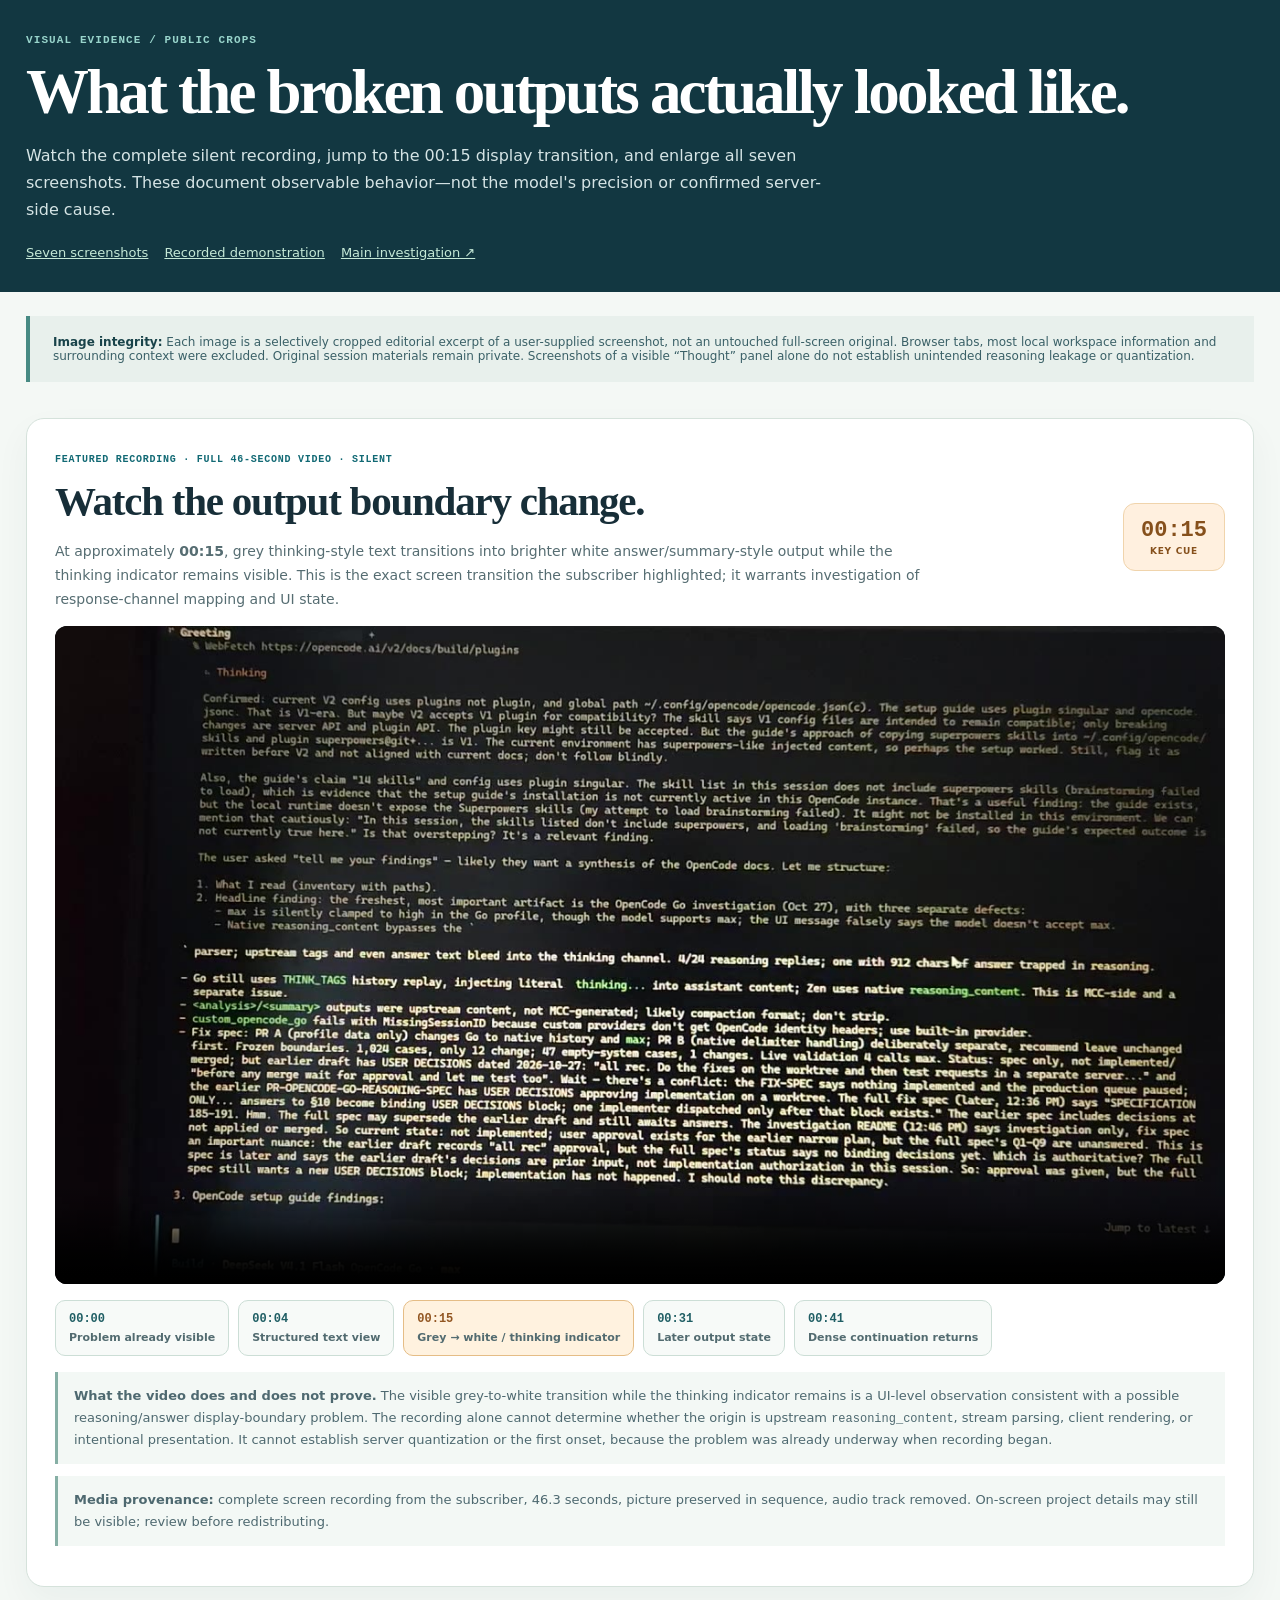
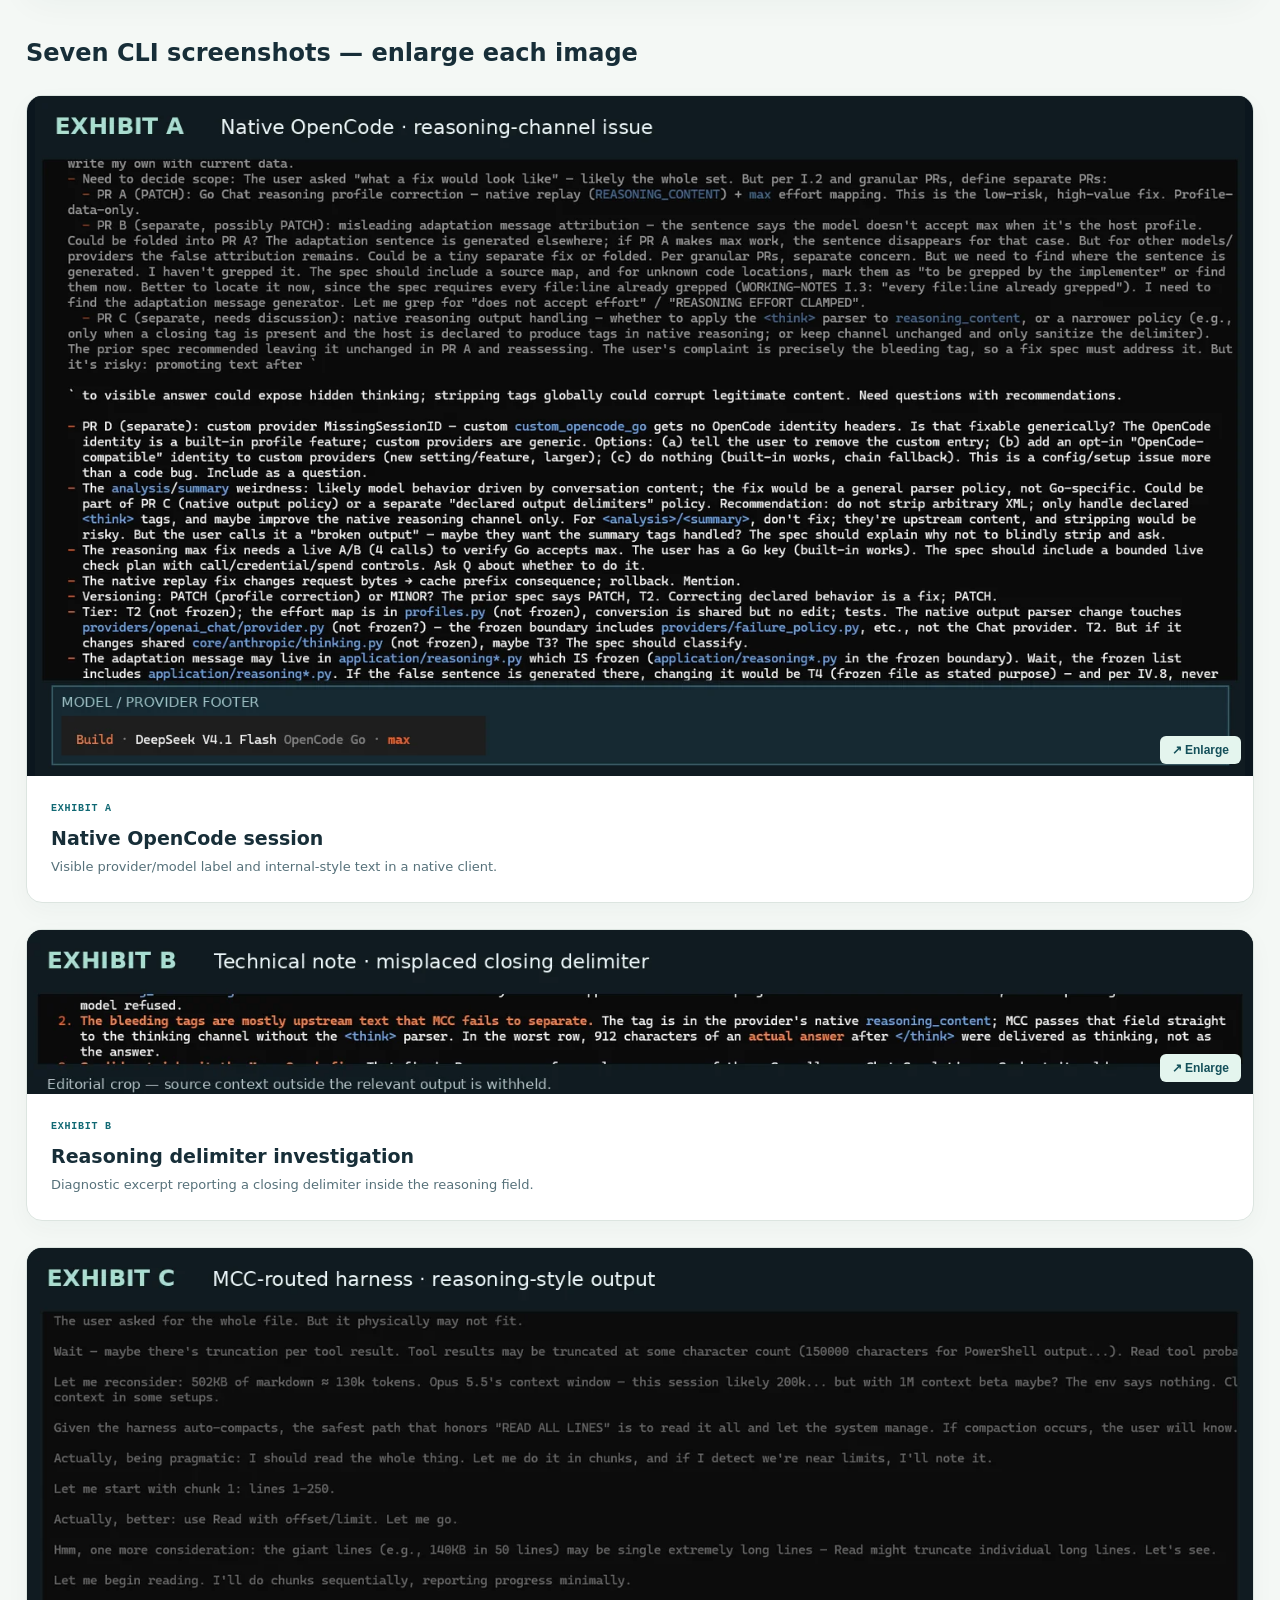
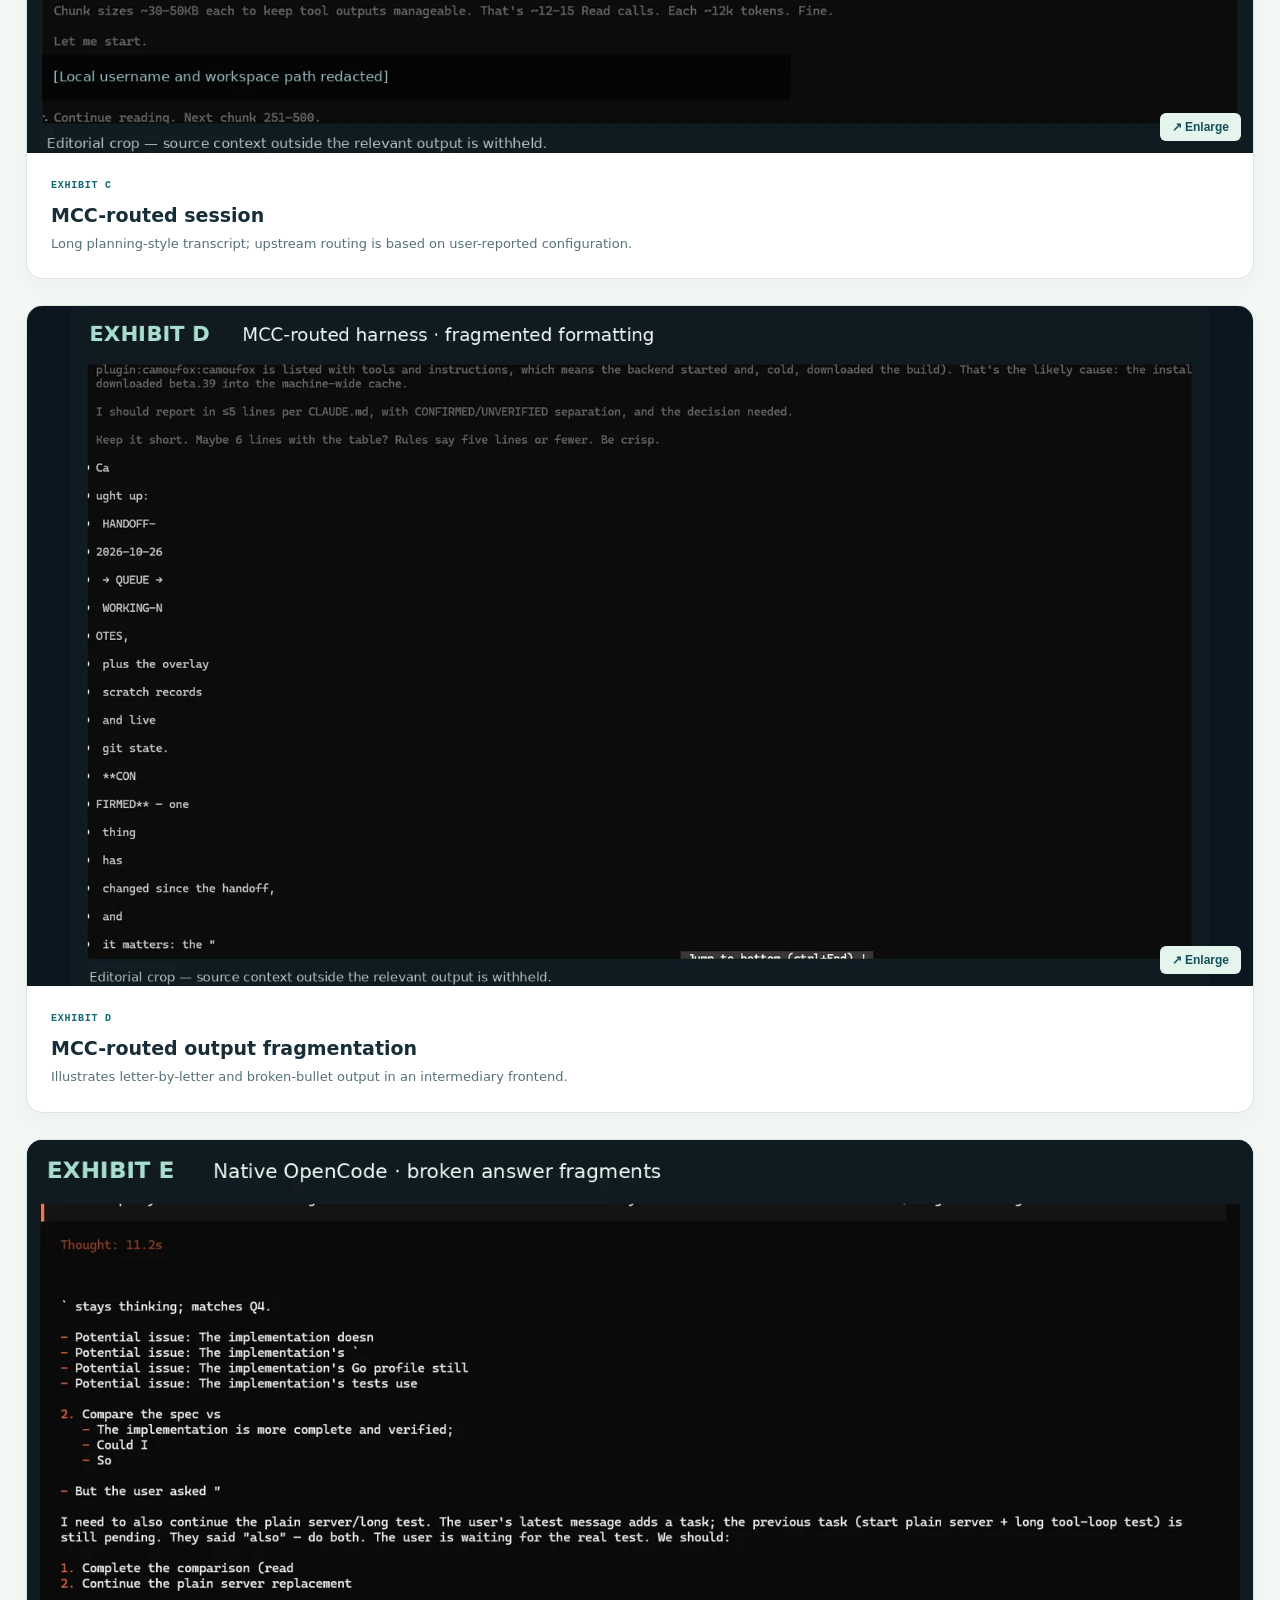
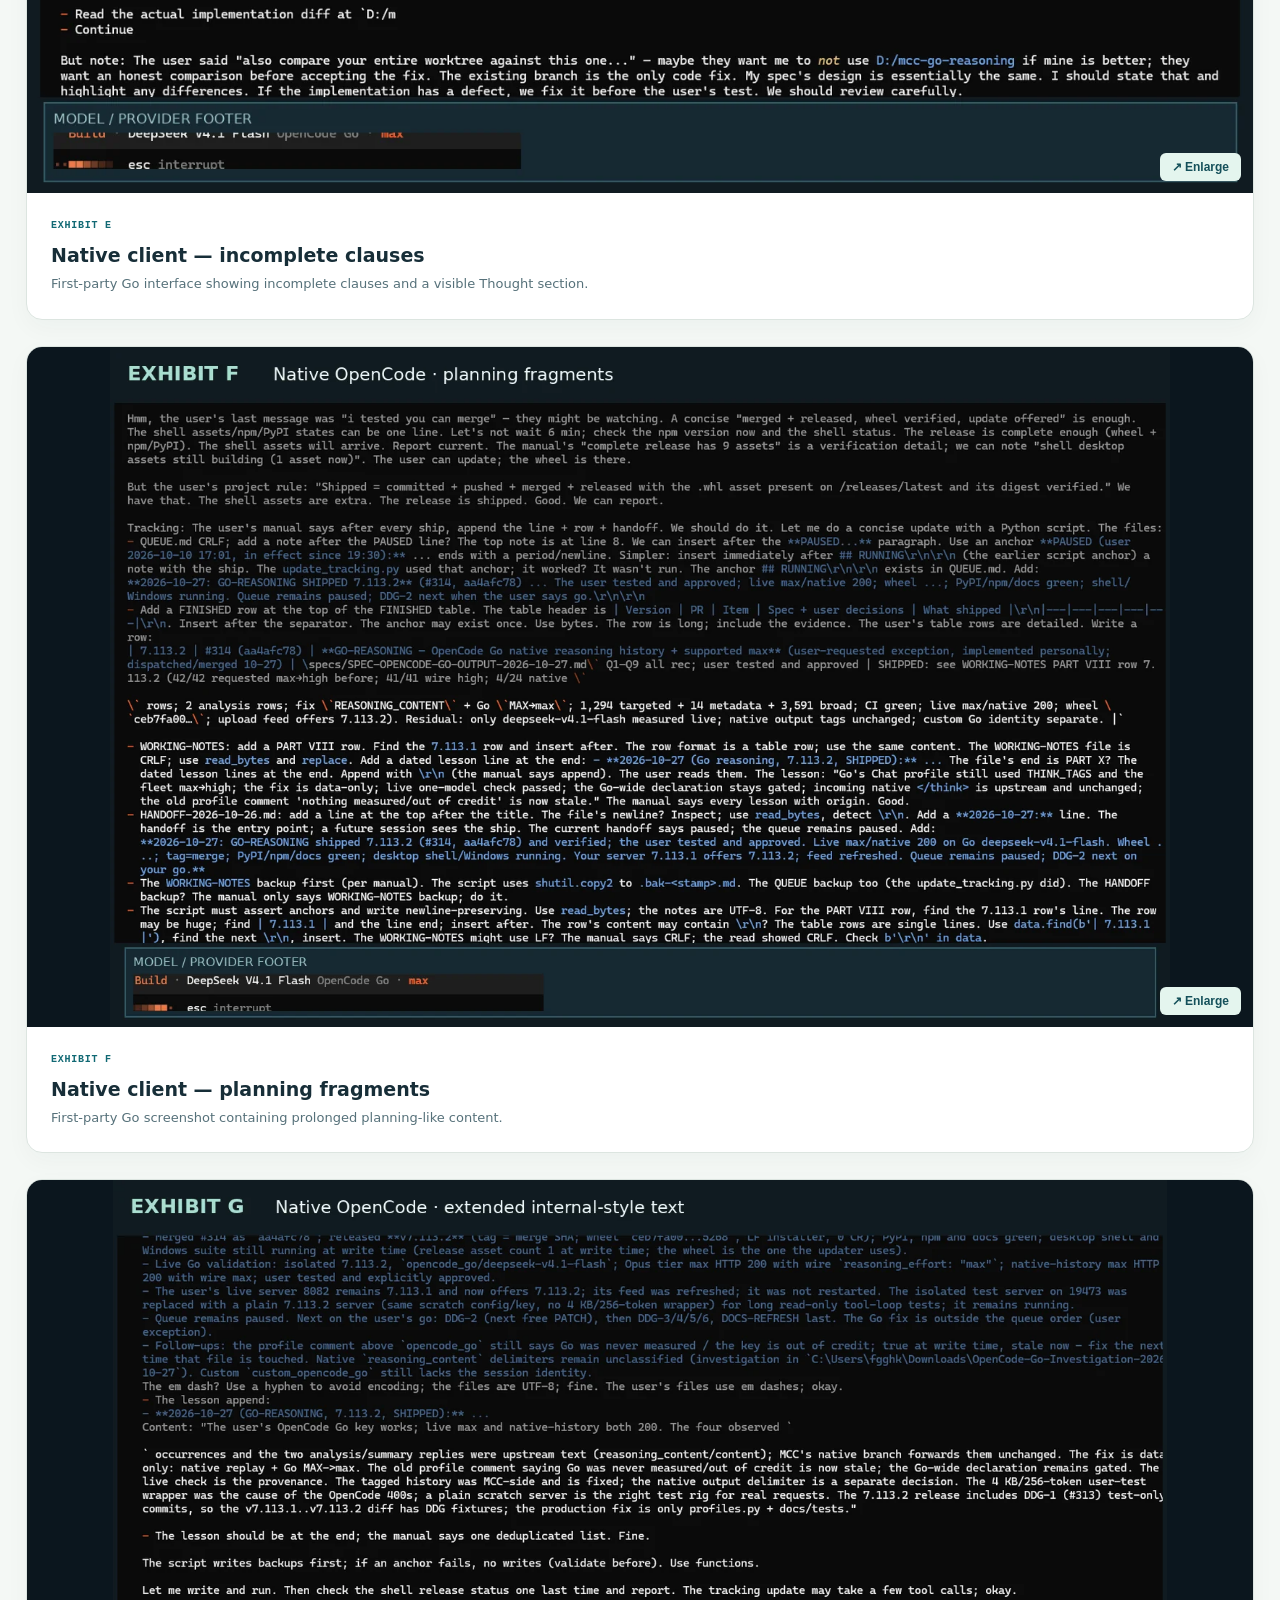
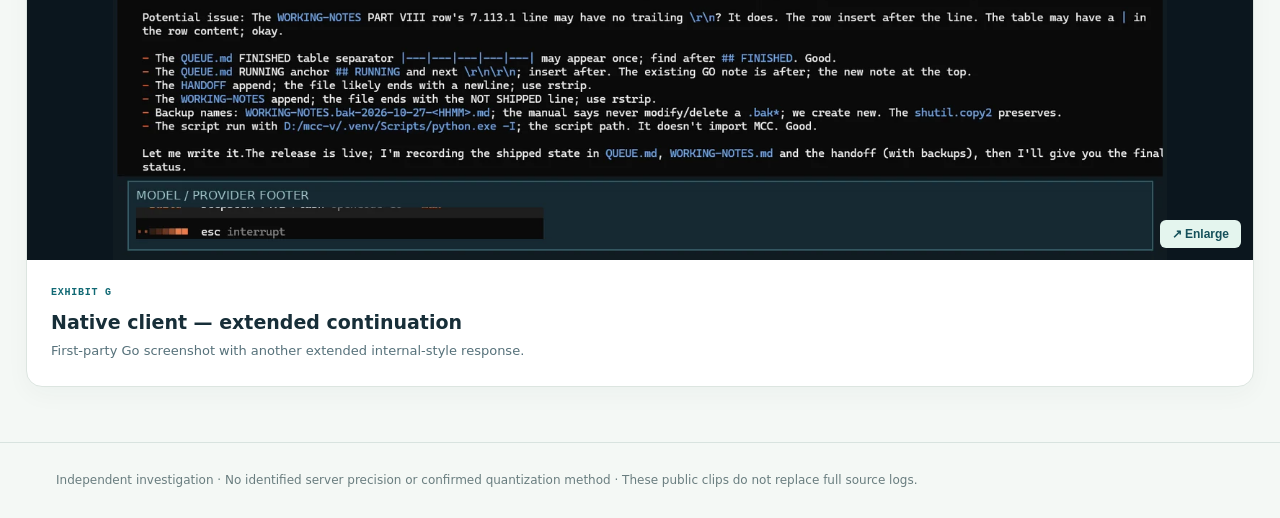
==== site/evidence/index.html @ d2cd7089 "Publish seven redacted CLI captures and full silent 46s video with timestamped evidence gallery" ====
<!doctype html><html lang="en"><head><meta charset="utf-8"><meta name="viewport" content="width=device-width,initial-scale=1"><title>CLI evidence gallery | OpenCode Go & quantized models</title><meta name="description" content="Visible annotated captures from the OpenCode Go paid subscriber case study. Cropped exhibits, scientific caveats and video evidence section."><style>
:root{color-scheme:light;font-family:Inter,system-ui,-apple-system,Segoe UI,sans-serif;color:#172e38;background:#f4f8f5}*{box-sizing:border-box}html{scroll-behavior:smooth}body{margin:0}.container{max-width:1320px;margin:auto;padding:0 26px}header{background:#123741;color:#fff;padding:34px 0 32px}header a{color:#c5e9d7}.eyebrow{font:700 11px ui-monospace,monospace;letter-spacing:.1em;color:#98d4cb}h1{font:700 clamp(35px,5vw,63px)/1.06 Georgia,serif;letter-spacing:-.045em;margin:13px 0}header p{max-width:810px;line-height:1.7;color:#d5e4e5;font-size:16px}.scope{font-size:12px;background:#e8f0ec;border-left:4px solid #478a83;padding:19px 23px;color:#3a6067;margin:24px 0}.scope strong{color:#19434a}nav{display:flex;gap:16px;flex-wrap:wrap;margin-top:22px;font-size:13px}.gallery{display:grid;grid-template-columns:1fr;gap:26px;margin:28px auto 55px;max-width:1240px}.shot{margin:0;background:#fff;border:1px solid #dce5e0;border-radius:16px;overflow:hidden;box-shadow:0 8px 25px #11383c09}.open{display:block;position:relative;width:100%;background:#0b161e;border:0;padding:0;cursor:zoom-in}.open img{width:100%;height:auto;max-height:680px;object-fit:contain;display:block}.open:focus-visible{outline:4px solid #c9923a;outline-offset:-4px}.zoom{position:absolute;right:12px;bottom:12px;padding:7px 12px;background:#e4f5ee;color:#14505a;border-radius:6px;font-size:12px;font-weight:700}.shot figcaption{padding:20px 24px 24px}.shot h3{font-size:19px;margin:12px 0 8px}.shot p{margin:0;color:#56717a;line-height:1.6;font-size:13px}.tag{font:800 10px ui-monospace,monospace;color:#116974;letter-spacing:.075em}.feature{margin:36px 0;background:#fff;border-radius:17px;border:1px solid #d6e2db;padding:26px}.feature h2{font:700 30px Georgia,serif;margin:0 0 12px}.feature p{font-size:14px;color:#566d72;line-height:1.7}.video-pending{display:flex;min-height:220px;align-items:center;justify-content:center;text-align:center;background:linear-gradient(150deg,#102c38,#1e4d57);color:#e0f3ee;border-radius:13px;padding:22px;line-height:1.65}.feature video{width:100%;height:auto;background:#05090d;border-radius:12px;display:block}.video-pending[hidden]{display:none}.muted{color:#667f83;font-size:12px}footer{padding:30px;color:#697d7f;font-size:12px;border-top:1px solid #d8e3df}.lightbox{position:fixed;inset:0;background:#04131be9;display:flex;align-items:center;justify-content:center;flex-direction:column;padding:45px 18px;z-index:1000}.lightbox[hidden]{display:none}.lightbox img{max-width:98vw;max-height:82vh;object-fit:contain;border:1px solid #49636e;box-shadow:0 20px 70px #0007}.lightbox p{color:#e4f2f2}.close{position:absolute;top:14px;right:23px;color:#fff;background:#295561;border:1px solid #63828b;border-radius:8px;font-size:16px;padding:10px 14px;cursor:pointer}@media(max-width:720px){.gallery{grid-template-columns:1fr}.open img{height:auto;max-height:300px}.container{padding:0 17px}.feature{padding:18px}nav{gap:12px}}@media(prefers-reduced-motion:reduce){html{scroll-behavior:auto}}

.video-feature{margin-top:36px;margin-bottom:52px;padding:28px;background:#fff;border:1px solid #d5e2db;border-radius:18px;box-shadow:0 15px 35px #153d460c}
.video-head{display:flex;justify-content:space-between;align-items:center;gap:24px}
.video-head h2{font-size:clamp(26px,4vw,41px);line-height:1.17;letter-spacing:-.03em;margin:12px 0}
.video-head p{max-width:890px}.video-time{background:#fff0df;border:1px solid #f0d4ac;border-radius:12px;padding:14px 17px;color:#86501c;font:800 22px ui-monospace,monospace;text-align:center;white-space:nowrap}
.video-time span{display:block;font:700 9px system-ui,sans-serif;letter-spacing:.08em;margin-top:3px}
.video-feature video{max-height:760px;object-fit:contain;background:#0d171a}
.video-chapters{display:flex;gap:9px;flex-wrap:wrap;margin:16px 0}
.chapter{cursor:pointer;border-radius:10px;border:1px solid #ccded6;background:#f7faf8;padding:11px 13px;color:#1f5e64;font:800 12px ui-monospace,monospace;text-align:left}
.chapter span{font:600 11px system-ui,sans-serif;display:block;margin-top:5px;color:#526b70}
.chapter-key{background:#fff2df;border-color:#e5bd86;color:#925622}.chapter:hover,.chapter:focus-visible{outline:2px solid #24747d;outline-offset:2px}
.video-limits{font-size:13px!important;color:#4e6970!important;background:#f3f8f5;border-left:3px solid #86afa5;padding:13px 16px;margin:12px 0!important;max-width:none!important}
.video-limits code{font:12px ui-monospace,monospace}
@media(max-width:780px){.video-feature{padding:17px}.video-head{align-items:flex-start;flex-direction:column;gap:7px}.video-time{align-self:flex-start}.chapter{flex:1 1 130px}.open img{height:auto}}
</style></head><body><header><div class="container"><div class="eyebrow">VISUAL EVIDENCE / PUBLIC CROPS</div><h1>What the broken outputs actually looked like.</h1><p>Watch the complete silent recording, jump to the 00:15 display transition, and enlarge all seven screenshots. These document observable behavior—not the model's precision or confirmed server-side cause.</p><nav><a href="#screenshots">Seven screenshots</a><a href="#video">Recorded demonstration</a><a href="https://noonenobody121.github.io/opencode-go-output-integrity/">Main investigation ↗</a></nav></div></header><main class="container"><div class="scope"><strong>Image integrity:</strong> Each image is a selectively cropped editorial excerpt of a user-supplied screenshot, not an untouched full-screen original. Browser tabs, most local workspace information and surrounding context were excluded. Original session materials remain private. Screenshots of a visible “Thought” panel alone do not establish unintended reasoning leakage or quantization.</div><section class="feature video-feature" id="video"><div class="video-head"><div><span class="tag">FEATURED RECORDING · FULL 46-SECOND VIDEO · SILENT</span><h2>Watch the output boundary change.</h2><p>At approximately <strong>00:15</strong>, grey thinking-style text transitions into brighter white answer/summary-style output while the thinking indicator remains visible. This is the exact screen transition the subscriber highlighted; it warrants investigation of response-channel mapping and UI state.</p></div><div class="video-time">00:15<span>KEY CUE</span></div></div><video id="evidence-video" controls playsinline preload="metadata" muted poster="assets/media/at-15-sec.jpg" aria-label="Full OpenCode Go screen recording, no audio"><source src="assets/media/opencode-go-full-46s-muted.mp4" type="video/mp4">Your browser does not support HTML5 video. <a href="assets/media/opencode-go-full-46s-muted.mp4">Download MP4</a>.</video>
<div class="video-chapters" aria-label="Video timestamps"><button type="button" class="chapter" data-seek="0">00:00 <span>Problem already visible</span></button><button type="button" class="chapter" data-seek="4">00:04 <span>Structured text view</span></button><button type="button" class="chapter chapter-key" data-seek="15">00:15 <span>Grey → white / thinking indicator</span></button><button type="button" class="chapter" data-seek="31">00:31 <span>Later output state</span></button><button type="button" class="chapter" data-seek="41">00:41 <span>Dense continuation returns</span></button></div>
<p class="video-limits"><strong>What the video does and does not prove.</strong> The visible grey-to-white transition while the thinking indicator remains is a UI-level observation consistent with a possible reasoning/answer display-boundary problem. The recording alone cannot determine whether the origin is upstream <code>reasoning_content</code>, stream parsing, client rendering, or intentional presentation. It cannot establish server quantization or the first onset, because the problem was already underway when recording began.</p><p class="video-limits"><strong>Media provenance:</strong> complete screen recording from the subscriber, 46.3 seconds, picture preserved in sequence, audio track removed. On-screen project details may still be visible; review before redistributing.</p>
</section><h2 id="screenshots">Seven CLI screenshots — enlarge each image</h2><div class="gallery"><figure class="shot" id="exhibit-a"><button class="open" type="button" data-img="assets/exhibits/a.webp" data-title="Exhibit A: Native OpenCode session" aria-label="Enlarge exhibit A"><img src="assets/exhibits/a.webp" loading="lazy" decoding="async" width="1468" height="825" alt="Cropped terminal screenshot: Native OpenCode session"><span class="zoom">↗ Enlarge</span></button><figcaption><span class="tag">EXHIBIT A</span><h3>Native OpenCode session</h3><p>Visible provider/model label and internal-style text in a native client.</p></figcaption></figure>
<figure class="shot" id="exhibit-b"><button class="open" type="button" data-img="assets/exhibits/b.webp" data-title="Exhibit B: Reasoning delimiter investigation" aria-label="Enlarge exhibit B"><img src="assets/exhibits/b.webp" loading="lazy" decoding="async" width="1476" height="197" alt="Cropped terminal screenshot: Reasoning delimiter investigation"><span class="zoom">↗ Enlarge</span></button><figcaption><span class="tag">EXHIBIT B</span><h3>Reasoning delimiter investigation</h3><p>Diagnostic excerpt reporting a closing delimiter inside the reasoning field.</p></figcaption></figure>
<figure class="shot" id="exhibit-c"><button class="open" type="button" data-img="assets/exhibits/c.webp" data-title="Exhibit C: MCC-routed session" aria-label="Enlarge exhibit C"><img src="assets/exhibits/c.webp" loading="lazy" decoding="async" width="1488" height="613" alt="Cropped terminal screenshot: MCC-routed session"><span class="zoom">↗ Enlarge</span></button><figcaption><span class="tag">EXHIBIT C</span><h3>MCC-routed session</h3><p>Long planning-style transcript; upstream routing is based on user-reported configuration.</p></figcaption></figure>
<figure class="shot" id="exhibit-d"><button class="open" type="button" data-img="assets/exhibits/d.webp" data-title="Exhibit D: MCC-routed output fragmentation" aria-label="Enlarge exhibit D"><img src="assets/exhibits/d.webp" loading="lazy" decoding="async" width="1495" height="894" alt="Cropped terminal screenshot: MCC-routed output fragmentation"><span class="zoom">↗ Enlarge</span></button><figcaption><span class="tag">EXHIBIT D</span><h3>MCC-routed output fragmentation</h3><p>Illustrates letter-by-letter and broken-bullet output in an intermediary frontend.</p></figcaption></figure>
<figure class="shot" id="exhibit-e"><button class="open" type="button" data-img="assets/exhibits/e.webp" data-title="Exhibit E: Native client — incomplete clauses" aria-label="Enlarge exhibit E"><img src="assets/exhibits/e.webp" loading="lazy" decoding="async" width="1482" height="789" alt="Cropped terminal screenshot: Native client — incomplete clauses"><span class="zoom">↗ Enlarge</span></button><figcaption><span class="tag">EXHIBIT E</span><h3>Native client — incomplete clauses</h3><p>First-party Go interface showing incomplete clauses and a visible Thought section.</p></figcaption></figure>
<figure class="shot" id="exhibit-f"><button class="open" type="button" data-img="assets/exhibits/f.webp" data-title="Exhibit F: Native client — planning fragments" aria-label="Enlarge exhibit F"><img src="assets/exhibits/f.webp" loading="lazy" decoding="async" width="1462" height="938" alt="Cropped terminal screenshot: Native client — planning fragments"><span class="zoom">↗ Enlarge</span></button><figcaption><span class="tag">EXHIBIT F</span><h3>Native client — planning fragments</h3><p>First-party Go screenshot containing prolonged planning-like content.</p></figcaption></figure>
<figure class="shot" id="exhibit-g"><button class="open" type="button" data-img="assets/exhibits/g.webp" data-title="Exhibit G: Native client — extended continuation" aria-label="Enlarge exhibit G"><img src="assets/exhibits/g.webp" loading="lazy" decoding="async" width="1462" height="943" alt="Cropped terminal screenshot: Native client — extended continuation"><span class="zoom">↗ Enlarge</span></button><figcaption><span class="tag">EXHIBIT G</span><h3>Native client — extended continuation</h3><p>First-party Go screenshot with another extended internal-style response.</p></figcaption></figure></div></main><footer><div class="container">Independent investigation · No identified server precision or confirmed quantization method · These public clips do not replace full source logs.</div></footer><div class="lightbox" id="lightbox" hidden role="dialog" aria-modal="true" aria-label="Expanded screenshot"><button class="close" id="close-lightbox" aria-label="Close expanded image">Close ✕</button><img id="lightbox-image" alt=""><p id="lightbox-caption"></p></div><script>
const box=document.getElementById('lightbox'),image=document.getElementById('lightbox-image'),cap=document.getElementById('lightbox-caption');let opener=null;document.querySelectorAll('.open').forEach(b=>b.addEventListener('click',()=>{opener=b;image.src=b.dataset.img;image.alt=b.dataset.title;cap.textContent=b.dataset.title;box.hidden=false;document.body.style.overflow='hidden';document.getElementById('close-lightbox').focus()}));function close(){box.hidden=true;image.removeAttribute('src');document.body.style.overflow='';opener?.focus()}document.getElementById('close-lightbox').addEventListener('click',close);box.addEventListener('click',e=>{if(e.target===box)close()});document.addEventListener('keydown',e=>{if(e.key==='Escape'&&!box.hidden)close()});
const video=document.getElementById('evidence-video');document.querySelectorAll('[data-seek]').forEach(b=>b.addEventListener('click',()=>{const seek=Number(b.dataset.seek)||0;if(video.readyState===0)video.load();video.currentTime=seek;video.scrollIntoView({behavior:'smooth',block:'center'});video.play().catch(()=>{});}));
</script></body></html>
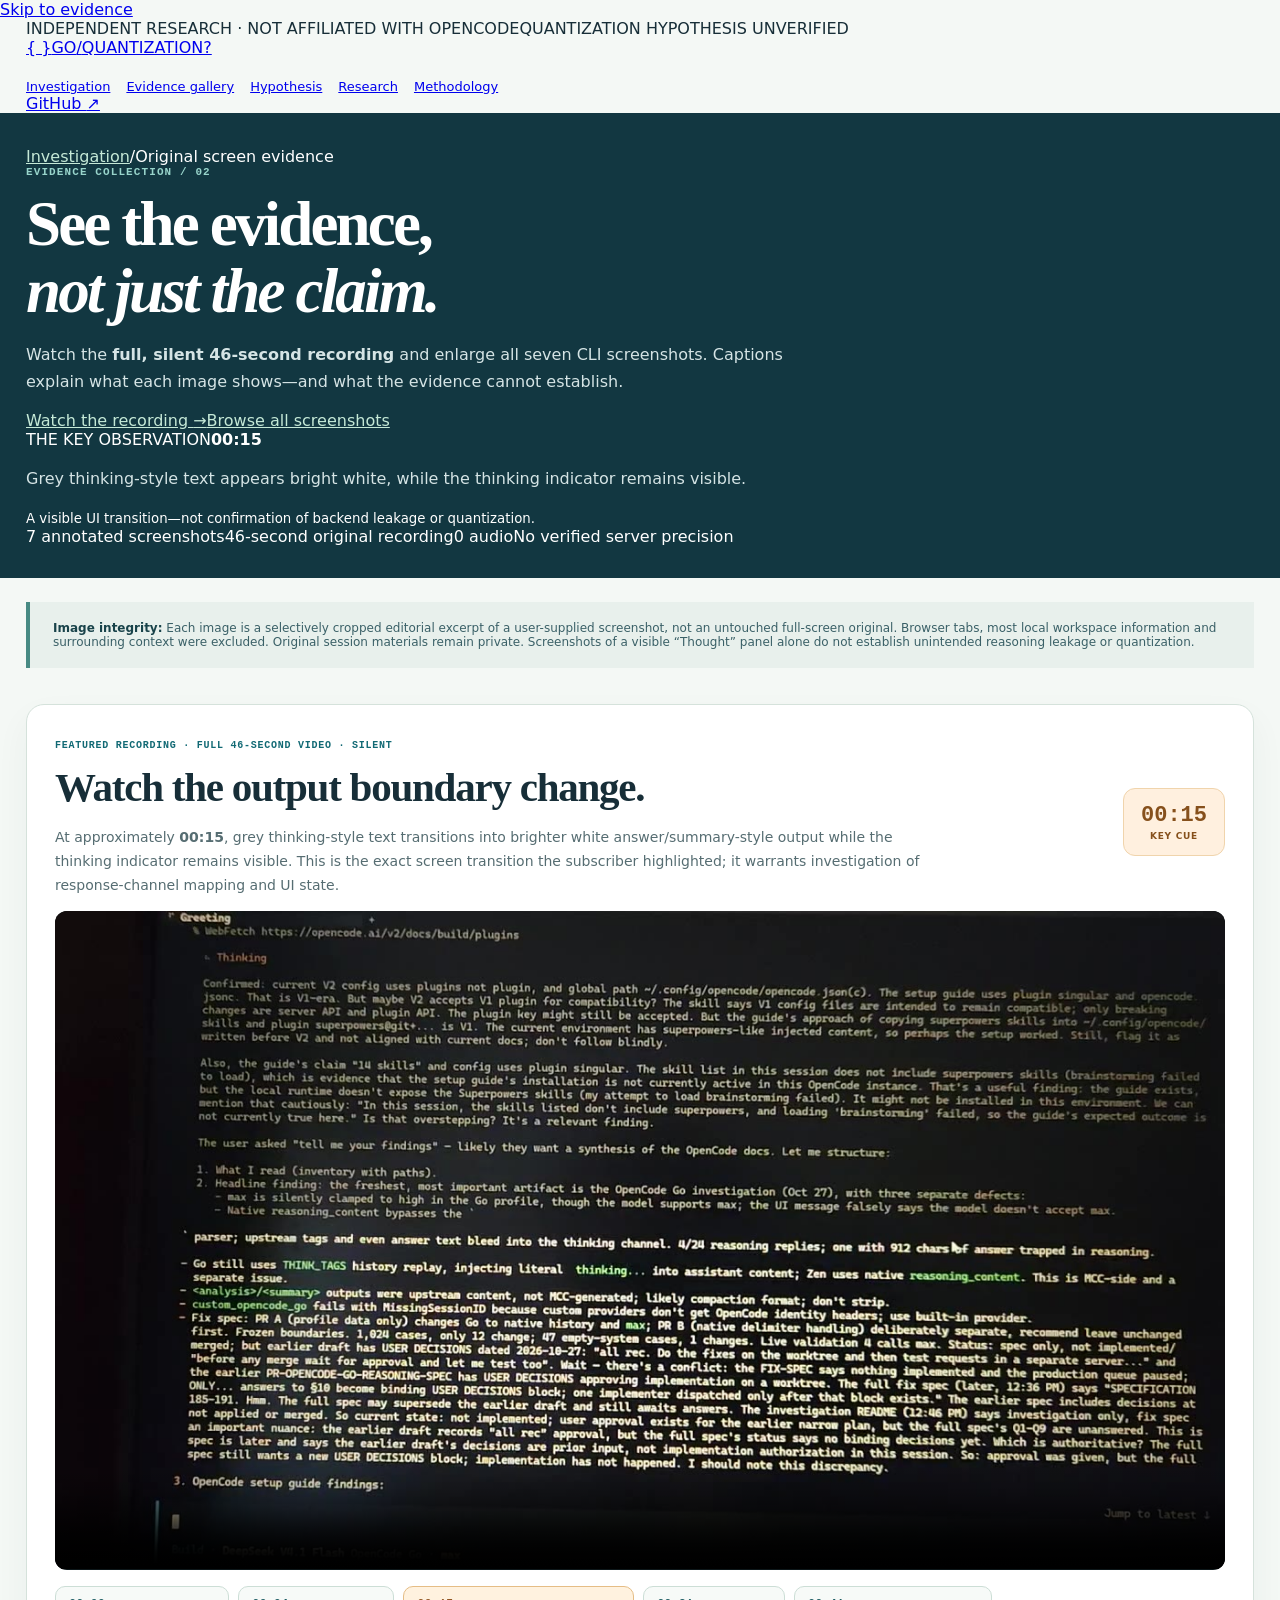
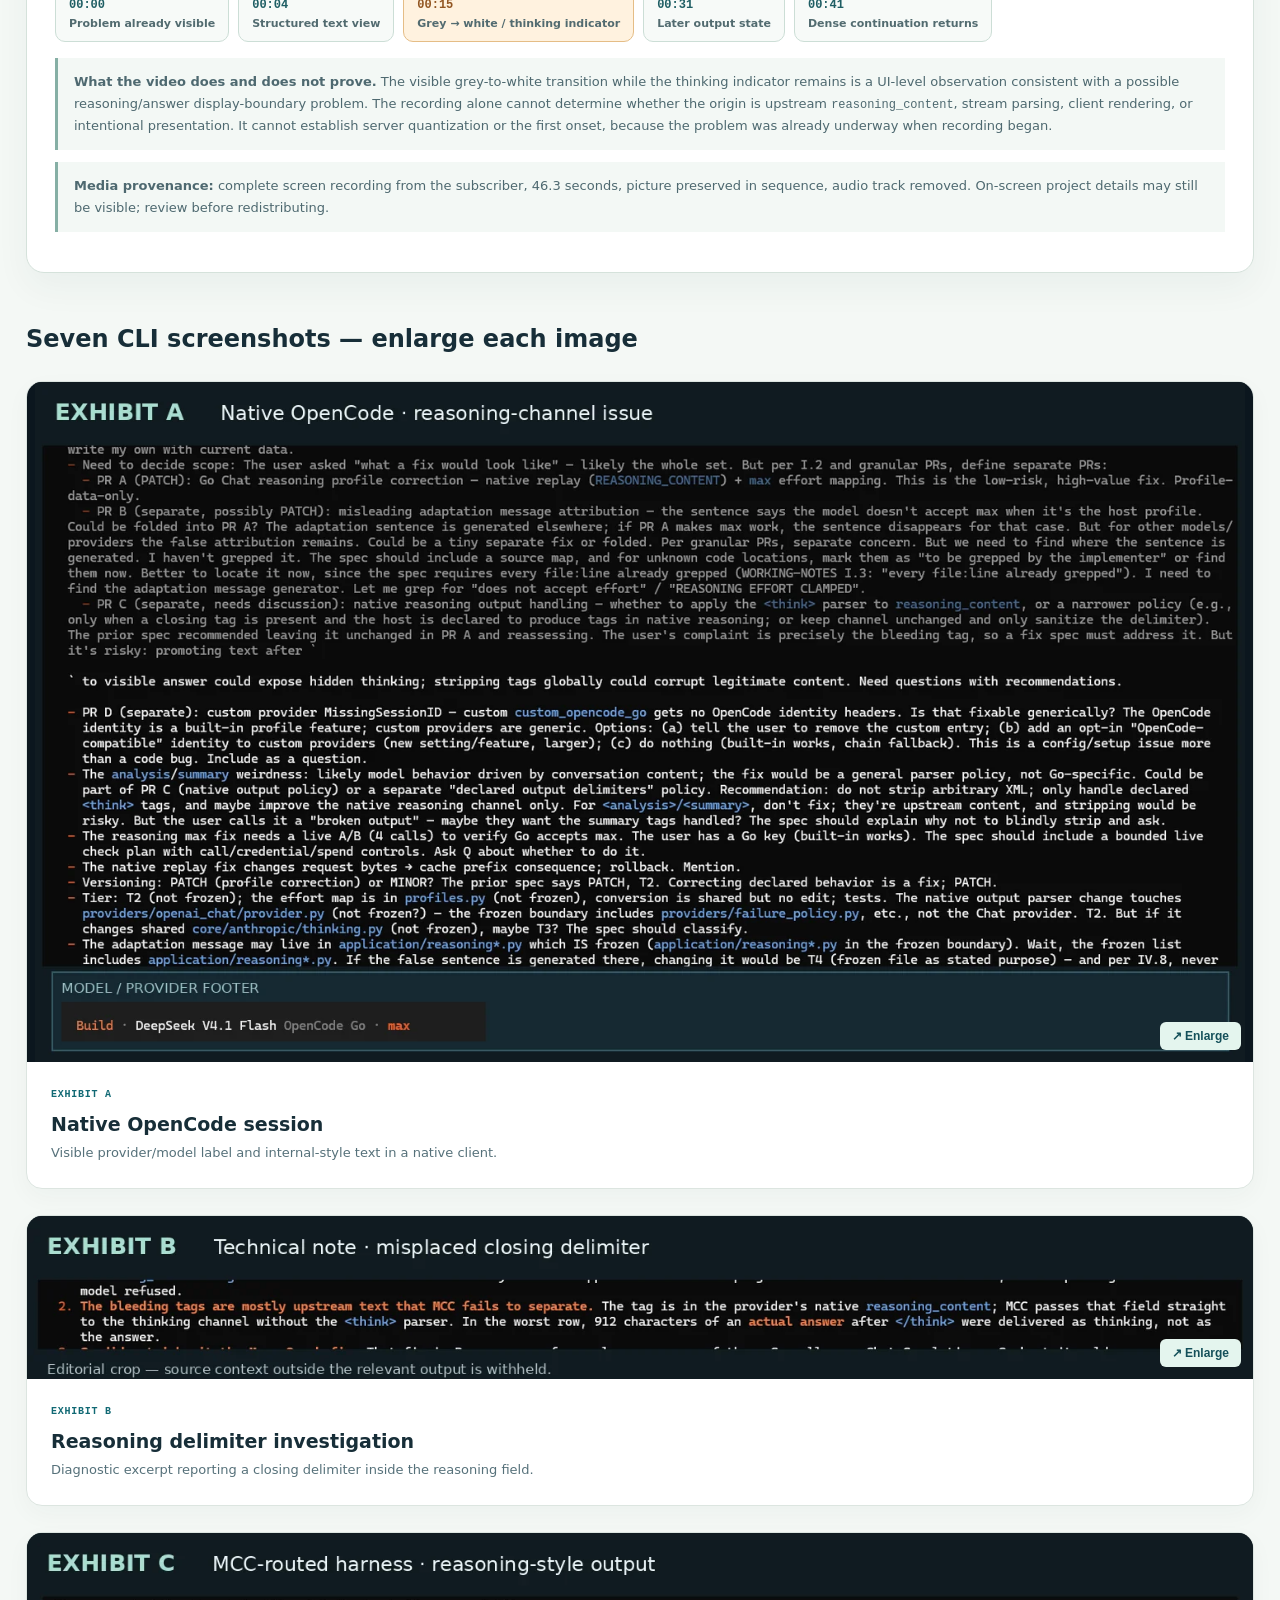
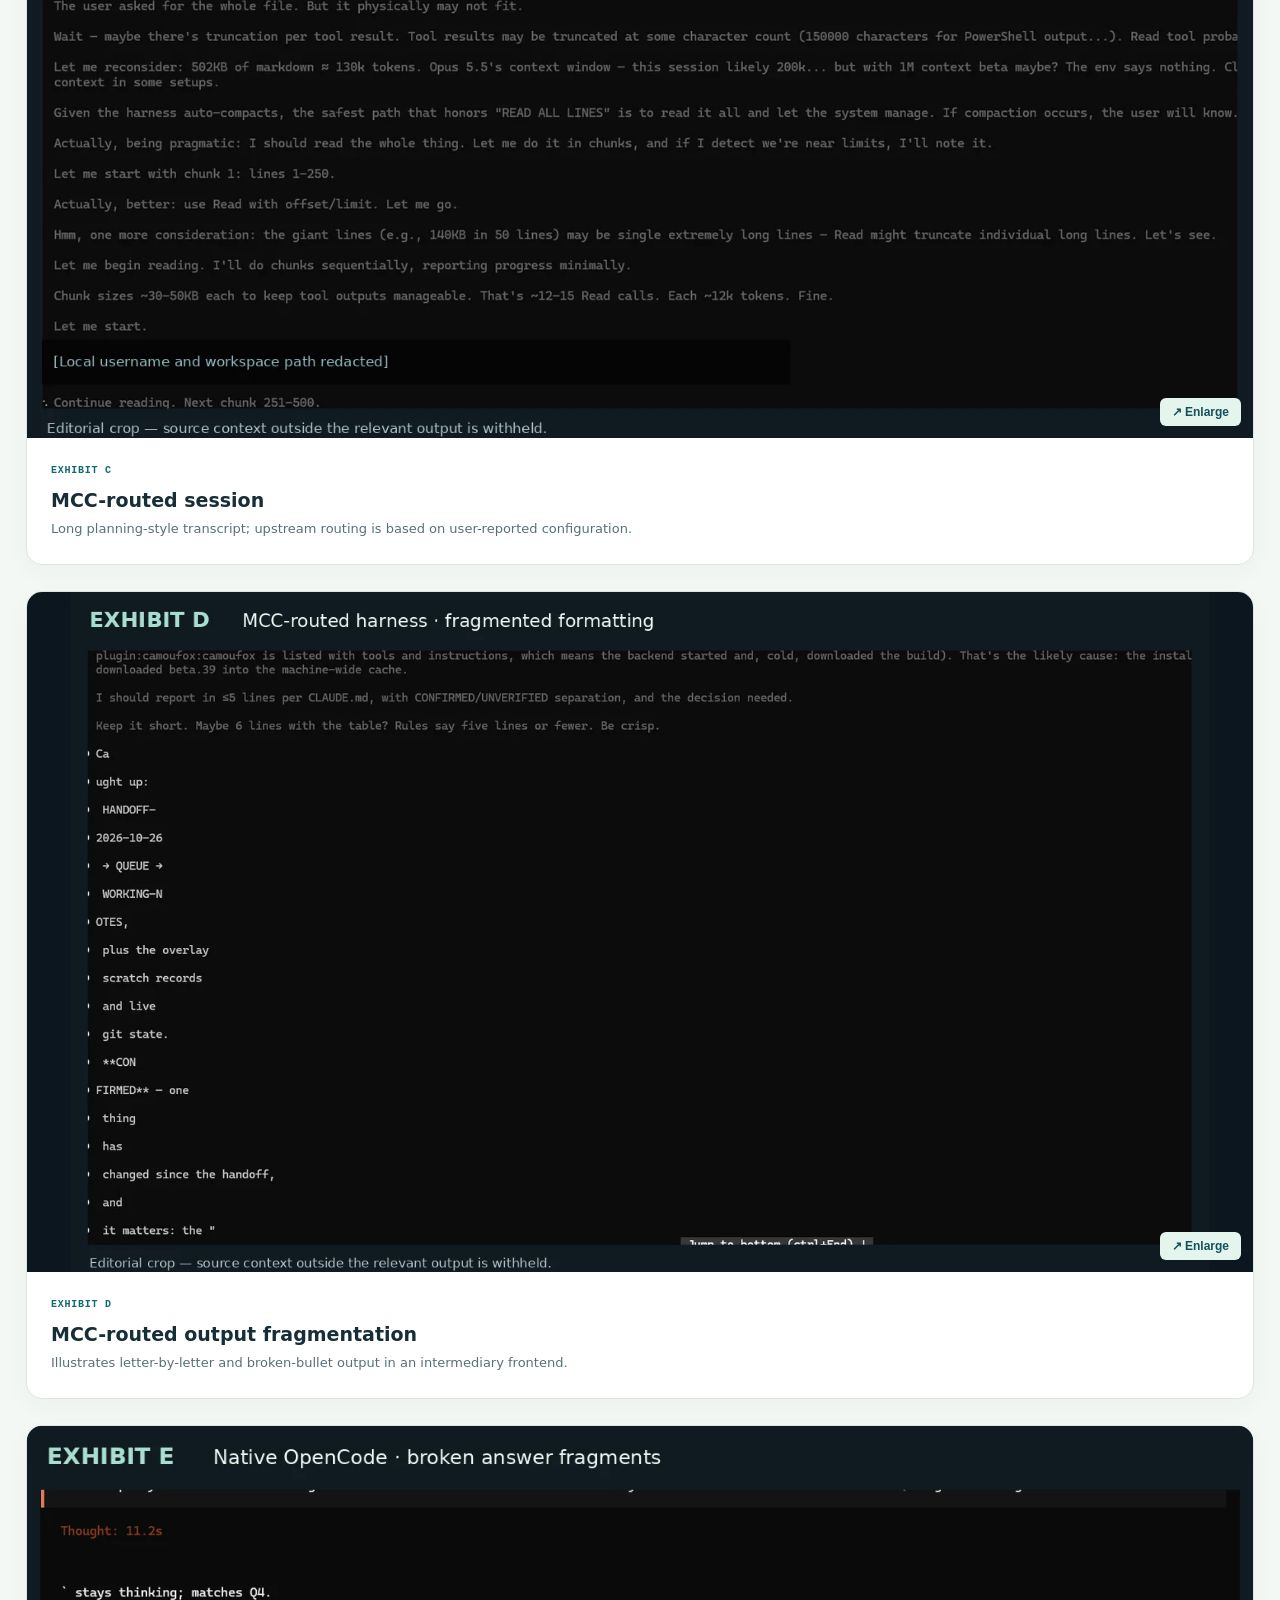
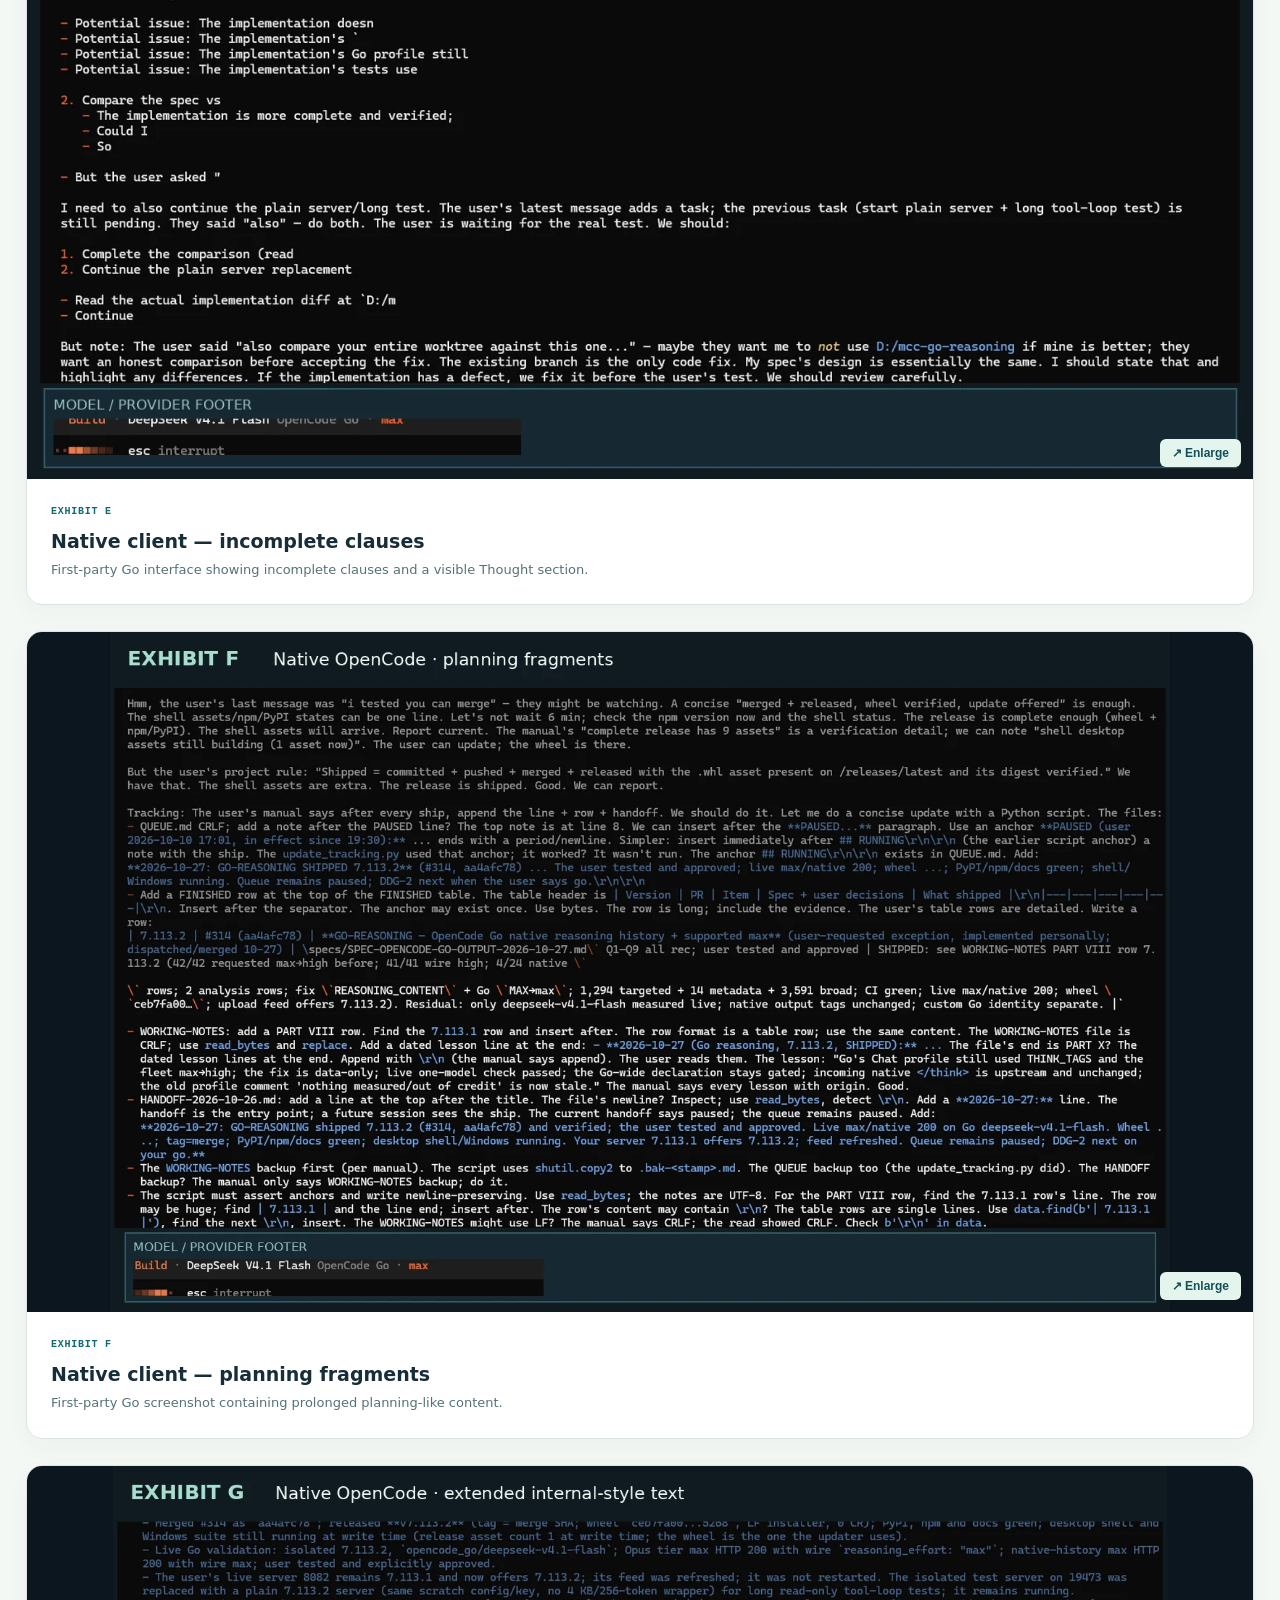
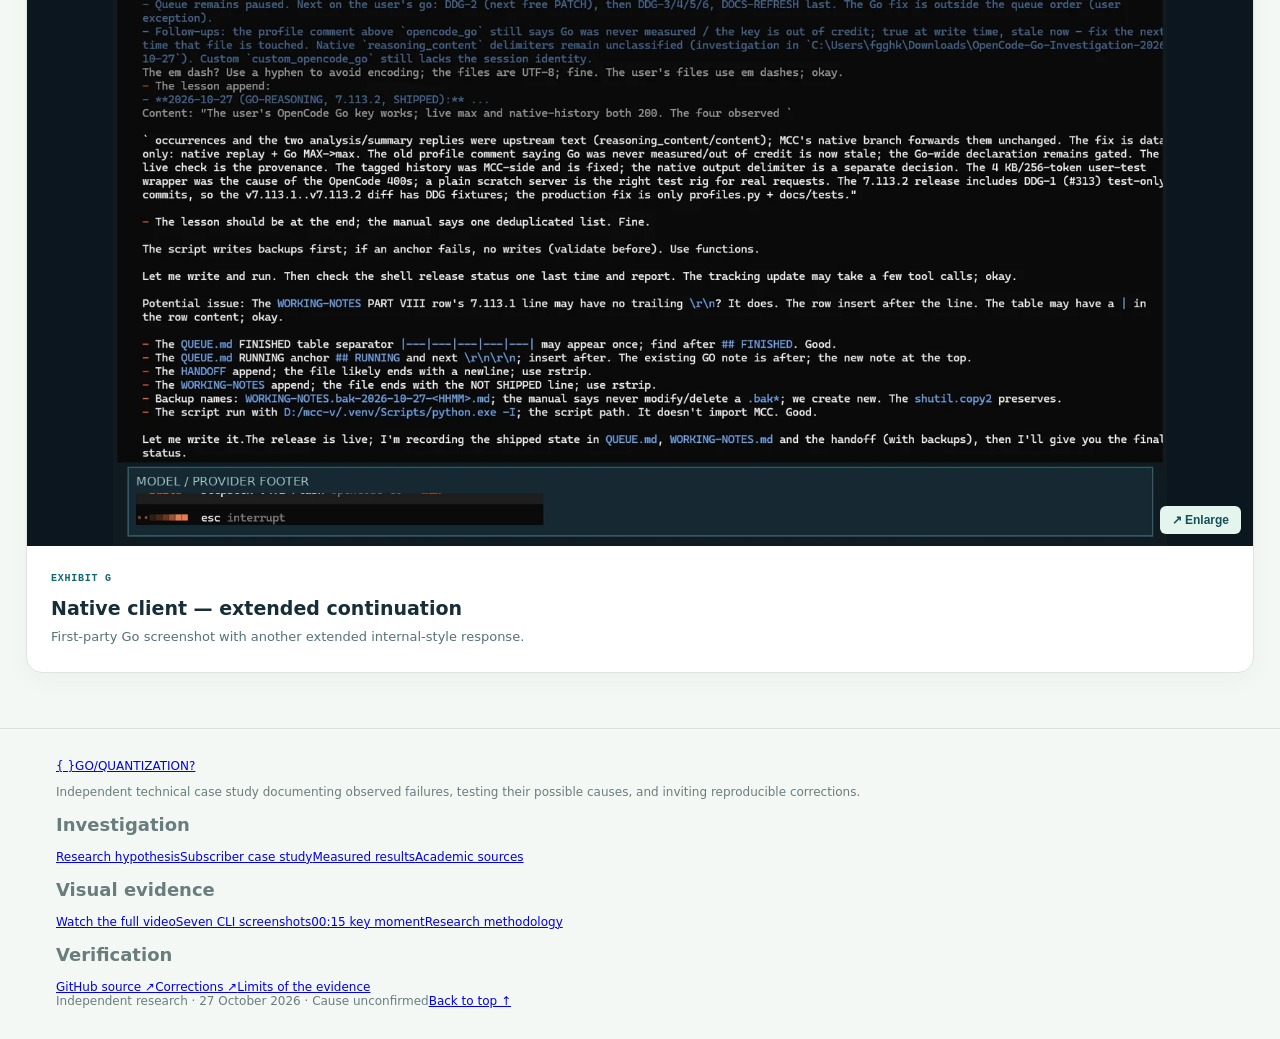
==== commit a81ed4c7: "Unify gallery site header, breadcrumb navigation and comprehensive research footer" ====
--- a/site/evidence/index.html
+++ b/site/evidence/index.html
@@ -14,7 +14,22 @@
 .video-limits{font-size:13px!important;color:#4e6970!important;background:#f3f8f5;border-left:3px solid #86afa5;padding:13px 16px;margin:12px 0!important;max-width:none!important}
 .video-limits code{font:12px ui-monospace,monospace}
 @media(max-width:780px){.video-feature{padding:17px}.video-head{align-items:flex-start;flex-direction:column;gap:7px}.video-time{align-self:flex-start}.chapter{flex:1 1 130px}.open img{height:auto}}
-</style></head><body><header><div class="container"><div class="eyebrow">VISUAL EVIDENCE / PUBLIC CROPS</div><h1>What the broken outputs actually looked like.</h1><p>Watch the complete silent recording, jump to the 00:15 display transition, and enlarge all seven screenshots. These document observable behavior—not the model's precision or confirmed server-side cause.</p><nav><a href="#screenshots">Seven screenshots</a><a href="#video">Recorded demonstration</a><a href="https://noonenobody121.github.io/opencode-go-output-integrity/">Main investigation ↗</a></nav></div></header><main class="container"><div class="scope"><strong>Image integrity:</strong> Each image is a selectively cropped editorial excerpt of a user-supplied screenshot, not an untouched full-screen original. Browser tabs, most local workspace information and surrounding context were excluded. Original session materials remain private. Screenshots of a visible “Thought” panel alone do not establish unintended reasoning leakage or quantization.</div><section class="feature video-feature" id="video"><div class="video-head"><div><span class="tag">FEATURED RECORDING · FULL 46-SECOND VIDEO · SILENT</span><h2>Watch the output boundary change.</h2><p>At approximately <strong>00:15</strong>, grey thinking-style text transitions into brighter white answer/summary-style output while the thinking indicator remains visible. This is the exact screen transition the subscriber highlighted; it warrants investigation of response-channel mapping and UI state.</p></div><div class="video-time">00:15<span>KEY CUE</span></div></div><video id="evidence-video" controls playsinline preload="metadata" muted poster="assets/media/at-15-sec.jpg" aria-label="Full OpenCode Go screen recording, no audio"><source src="assets/media/opencode-go-full-46s-muted.mp4" type="video/mp4">Your browser does not support HTML5 video. <a href="assets/media/opencode-go-full-46s-muted.mp4">Download MP4</a>.</video>
+</style><link rel="stylesheet" href="gallery-enhancements.css"></head><body><a class="evidence-skip" href="#evidence-main">Skip to evidence</a>
+<div class="evidence-utility"><div class="container"><span>INDEPENDENT RESEARCH · NOT AFFILIATED WITH OPENCODE</span><span>QUANTIZATION HYPOTHESIS UNVERIFIED</span></div></div>
+<div class="evidence-sitebar"><div class="container evidence-sitebar-inner">
+<a class="evidence-brand" href="../index.html" aria-label="Go Quantization investigation homepage"><span class="evidence-mark" aria-hidden="true">{ }</span><span>GO<span class="slash">/</span>QUANTIZATION?</span></a>
+<nav class="evidence-site-nav" aria-label="Global site navigation"><a href="../index.html">Investigation</a><a class="current" href="index.html" aria-current="page">Evidence gallery</a><a href="../index.html#overview">Hypothesis</a><a href="../index.html#research">Research</a><a href="../index.html#reproduce">Methodology</a></nav>
+<a class="evidence-source" href="https://github.com/noonenobody121/opencode-go-output-integrity" target="_blank" rel="noopener noreferrer">GitHub <span aria-hidden="true">↗</span></a>
+</div></div>
+<header class="evidence-hero"><div class="container">
+<div class="evidence-breadcrumb"><a href="../index.html">Investigation</a><span aria-hidden="true">/</span><span>Original screen evidence</span></div>
+<div class="evidence-hero-grid"><div><div class="eyebrow">EVIDENCE COLLECTION / 02</div>
+<h1>See the evidence,<br><em>not just the claim.</em></h1>
+<p>Watch the <strong>full, silent 46-second recording</strong> and enlarge all seven CLI screenshots. Captions explain what each image shows—and what the evidence cannot establish.</p>
+<div class="evidence-hero-actions"><a href="#video" class="evidence-btn evidence-btn-primary">Watch the recording <span aria-hidden="true">→</span></a><a href="#screenshots" class="evidence-btn evidence-btn-outline">Browse all screenshots</a></div>
+</div><div class="evidence-hero-aside"><span>THE KEY OBSERVATION</span><strong>00:15</strong><p>Grey thinking-style text appears bright white, while the thinking indicator remains visible.</p><small>A visible UI transition—not confirmation of backend leakage or quantization.</small></div></div>
+<div class="evidence-hero-meta"><span>7 annotated screenshots</span><span>46-second original recording</span><span>0 audio</span><span>No verified server precision</span></div>
+</div></header><main class="container" id="evidence-main"><div class="scope"><strong>Image integrity:</strong> Each image is a selectively cropped editorial excerpt of a user-supplied screenshot, not an untouched full-screen original. Browser tabs, most local workspace information and surrounding context were excluded. Original session materials remain private. Screenshots of a visible “Thought” panel alone do not establish unintended reasoning leakage or quantization.</div><section class="feature video-feature" id="video"><div class="video-head"><div><span class="tag">FEATURED RECORDING · FULL 46-SECOND VIDEO · SILENT</span><h2>Watch the output boundary change.</h2><p>At approximately <strong>00:15</strong>, grey thinking-style text transitions into brighter white answer/summary-style output while the thinking indicator remains visible. This is the exact screen transition the subscriber highlighted; it warrants investigation of response-channel mapping and UI state.</p></div><div class="video-time">00:15<span>KEY CUE</span></div></div><video id="evidence-video" controls playsinline preload="metadata" muted poster="assets/media/at-15-sec.jpg" aria-label="Full OpenCode Go screen recording, no audio"><source src="assets/media/opencode-go-full-46s-muted.mp4" type="video/mp4">Your browser does not support HTML5 video. <a href="assets/media/opencode-go-full-46s-muted.mp4">Download MP4</a>.</video>
 <div class="video-chapters" aria-label="Video timestamps"><button type="button" class="chapter" data-seek="0">00:00 <span>Problem already visible</span></button><button type="button" class="chapter" data-seek="4">00:04 <span>Structured text view</span></button><button type="button" class="chapter chapter-key" data-seek="15">00:15 <span>Grey → white / thinking indicator</span></button><button type="button" class="chapter" data-seek="31">00:31 <span>Later output state</span></button><button type="button" class="chapter" data-seek="41">00:41 <span>Dense continuation returns</span></button></div>
 <p class="video-limits"><strong>What the video does and does not prove.</strong> The visible grey-to-white transition while the thinking indicator remains is a UI-level observation consistent with a possible reasoning/answer display-boundary problem. The recording alone cannot determine whether the origin is upstream <code>reasoning_content</code>, stream parsing, client rendering, or intentional presentation. It cannot establish server quantization or the first onset, because the problem was already underway when recording began.</p><p class="video-limits"><strong>Media provenance:</strong> complete screen recording from the subscriber, 46.3 seconds, picture preserved in sequence, audio track removed. On-screen project details may still be visible; review before redistributing.</p>
 </section><h2 id="screenshots">Seven CLI screenshots — enlarge each image</h2><div class="gallery"><figure class="shot" id="exhibit-a"><button class="open" type="button" data-img="assets/exhibits/a.webp" data-title="Exhibit A: Native OpenCode session" aria-label="Enlarge exhibit A"><img src="assets/exhibits/a.webp" loading="lazy" decoding="async" width="1468" height="825" alt="Cropped terminal screenshot: Native OpenCode session"><span class="zoom">↗ Enlarge</span></button><figcaption><span class="tag">EXHIBIT A</span><h3>Native OpenCode session</h3><p>Visible provider/model label and internal-style text in a native client.</p></figcaption></figure>
@@ -23,7 +38,14 @@
 <figure class="shot" id="exhibit-d"><button class="open" type="button" data-img="assets/exhibits/d.webp" data-title="Exhibit D: MCC-routed output fragmentation" aria-label="Enlarge exhibit D"><img src="assets/exhibits/d.webp" loading="lazy" decoding="async" width="1495" height="894" alt="Cropped terminal screenshot: MCC-routed output fragmentation"><span class="zoom">↗ Enlarge</span></button><figcaption><span class="tag">EXHIBIT D</span><h3>MCC-routed output fragmentation</h3><p>Illustrates letter-by-letter and broken-bullet output in an intermediary frontend.</p></figcaption></figure>
 <figure class="shot" id="exhibit-e"><button class="open" type="button" data-img="assets/exhibits/e.webp" data-title="Exhibit E: Native client — incomplete clauses" aria-label="Enlarge exhibit E"><img src="assets/exhibits/e.webp" loading="lazy" decoding="async" width="1482" height="789" alt="Cropped terminal screenshot: Native client — incomplete clauses"><span class="zoom">↗ Enlarge</span></button><figcaption><span class="tag">EXHIBIT E</span><h3>Native client — incomplete clauses</h3><p>First-party Go interface showing incomplete clauses and a visible Thought section.</p></figcaption></figure>
 <figure class="shot" id="exhibit-f"><button class="open" type="button" data-img="assets/exhibits/f.webp" data-title="Exhibit F: Native client — planning fragments" aria-label="Enlarge exhibit F"><img src="assets/exhibits/f.webp" loading="lazy" decoding="async" width="1462" height="938" alt="Cropped terminal screenshot: Native client — planning fragments"><span class="zoom">↗ Enlarge</span></button><figcaption><span class="tag">EXHIBIT F</span><h3>Native client — planning fragments</h3><p>First-party Go screenshot containing prolonged planning-like content.</p></figcaption></figure>
-<figure class="shot" id="exhibit-g"><button class="open" type="button" data-img="assets/exhibits/g.webp" data-title="Exhibit G: Native client — extended continuation" aria-label="Enlarge exhibit G"><img src="assets/exhibits/g.webp" loading="lazy" decoding="async" width="1462" height="943" alt="Cropped terminal screenshot: Native client — extended continuation"><span class="zoom">↗ Enlarge</span></button><figcaption><span class="tag">EXHIBIT G</span><h3>Native client — extended continuation</h3><p>First-party Go screenshot with another extended internal-style response.</p></figcaption></figure></div></main><footer><div class="container">Independent investigation · No identified server precision or confirmed quantization method · These public clips do not replace full source logs.</div></footer><div class="lightbox" id="lightbox" hidden role="dialog" aria-modal="true" aria-label="Expanded screenshot"><button class="close" id="close-lightbox" aria-label="Close expanded image">Close ✕</button><img id="lightbox-image" alt=""><p id="lightbox-caption"></p></div><script>
+<figure class="shot" id="exhibit-g"><button class="open" type="button" data-img="assets/exhibits/g.webp" data-title="Exhibit G: Native client — extended continuation" aria-label="Enlarge exhibit G"><img src="assets/exhibits/g.webp" loading="lazy" decoding="async" width="1462" height="943" alt="Cropped terminal screenshot: Native client — extended continuation"><span class="zoom">↗ Enlarge</span></button><figcaption><span class="tag">EXHIBIT G</span><h3>Native client — extended continuation</h3><p>First-party Go screenshot with another extended internal-style response.</p></figcaption></figure></div></main><footer class="evidence-footer" aria-label="Site footer"><div class="container">
+<div class="evidence-footer-grid">
+<div><a class="evidence-brand" href="../index.html"><span class="evidence-mark" aria-hidden="true">{ }</span><span>GO<span class="slash">/</span>QUANTIZATION?</span></a><p>Independent technical case study documenting observed failures, testing their possible causes, and inviting reproducible corrections.</p></div>
+<div><h2>Investigation</h2><a href="../index.html#overview">Research hypothesis</a><a href="../index.html#case-study">Subscriber case study</a><a href="../index.html#findings">Measured results</a><a href="../index.html#research">Academic sources</a></div>
+<div><h2>Visual evidence</h2><a href="#video">Watch the full video</a><a href="#screenshots">Seven CLI screenshots</a><a href="#video">00:15 key moment</a><a href="../data/methodology.md">Research methodology</a></div>
+<div><h2>Verification</h2><a href="https://github.com/noonenobody121/opencode-go-output-integrity" target="_blank" rel="noopener noreferrer">GitHub source ↗</a><a href="https://github.com/noonenobody121/opencode-go-output-integrity/issues" target="_blank" rel="noopener noreferrer">Corrections ↗</a><a href="../index.html#disclosures">Limits of the evidence</a></div>
+</div><div class="evidence-footer-bottom"><span>Independent research · 27 October 2026 · Cause unconfirmed</span><a href="#evidence-main">Back to top ↑</a></div>
+</div></footer><div class="lightbox" id="lightbox" hidden role="dialog" aria-modal="true" aria-label="Expanded screenshot"><button class="close" id="close-lightbox" aria-label="Close expanded image">Close ✕</button><img id="lightbox-image" alt=""><p id="lightbox-caption"></p></div><script>
 const box=document.getElementById('lightbox'),image=document.getElementById('lightbox-image'),cap=document.getElementById('lightbox-caption');let opener=null;document.querySelectorAll('.open').forEach(b=>b.addEventListener('click',()=>{opener=b;image.src=b.dataset.img;image.alt=b.dataset.title;cap.textContent=b.dataset.title;box.hidden=false;document.body.style.overflow='hidden';document.getElementById('close-lightbox').focus()}));function close(){box.hidden=true;image.removeAttribute('src');document.body.style.overflow='';opener?.focus()}document.getElementById('close-lightbox').addEventListener('click',close);box.addEventListener('click',e=>{if(e.target===box)close()});document.addEventListener('keydown',e=>{if(e.key==='Escape'&&!box.hidden)close()});
 const video=document.getElementById('evidence-video');document.querySelectorAll('[data-seek]').forEach(b=>b.addEventListener('click',()=>{const seek=Number(b.dataset.seek)||0;if(video.readyState===0)video.load();video.currentTime=seek;video.scrollIntoView({behavior:'smooth',block:'center'});video.play().catch(()=>{});}));
 </script></body></html>
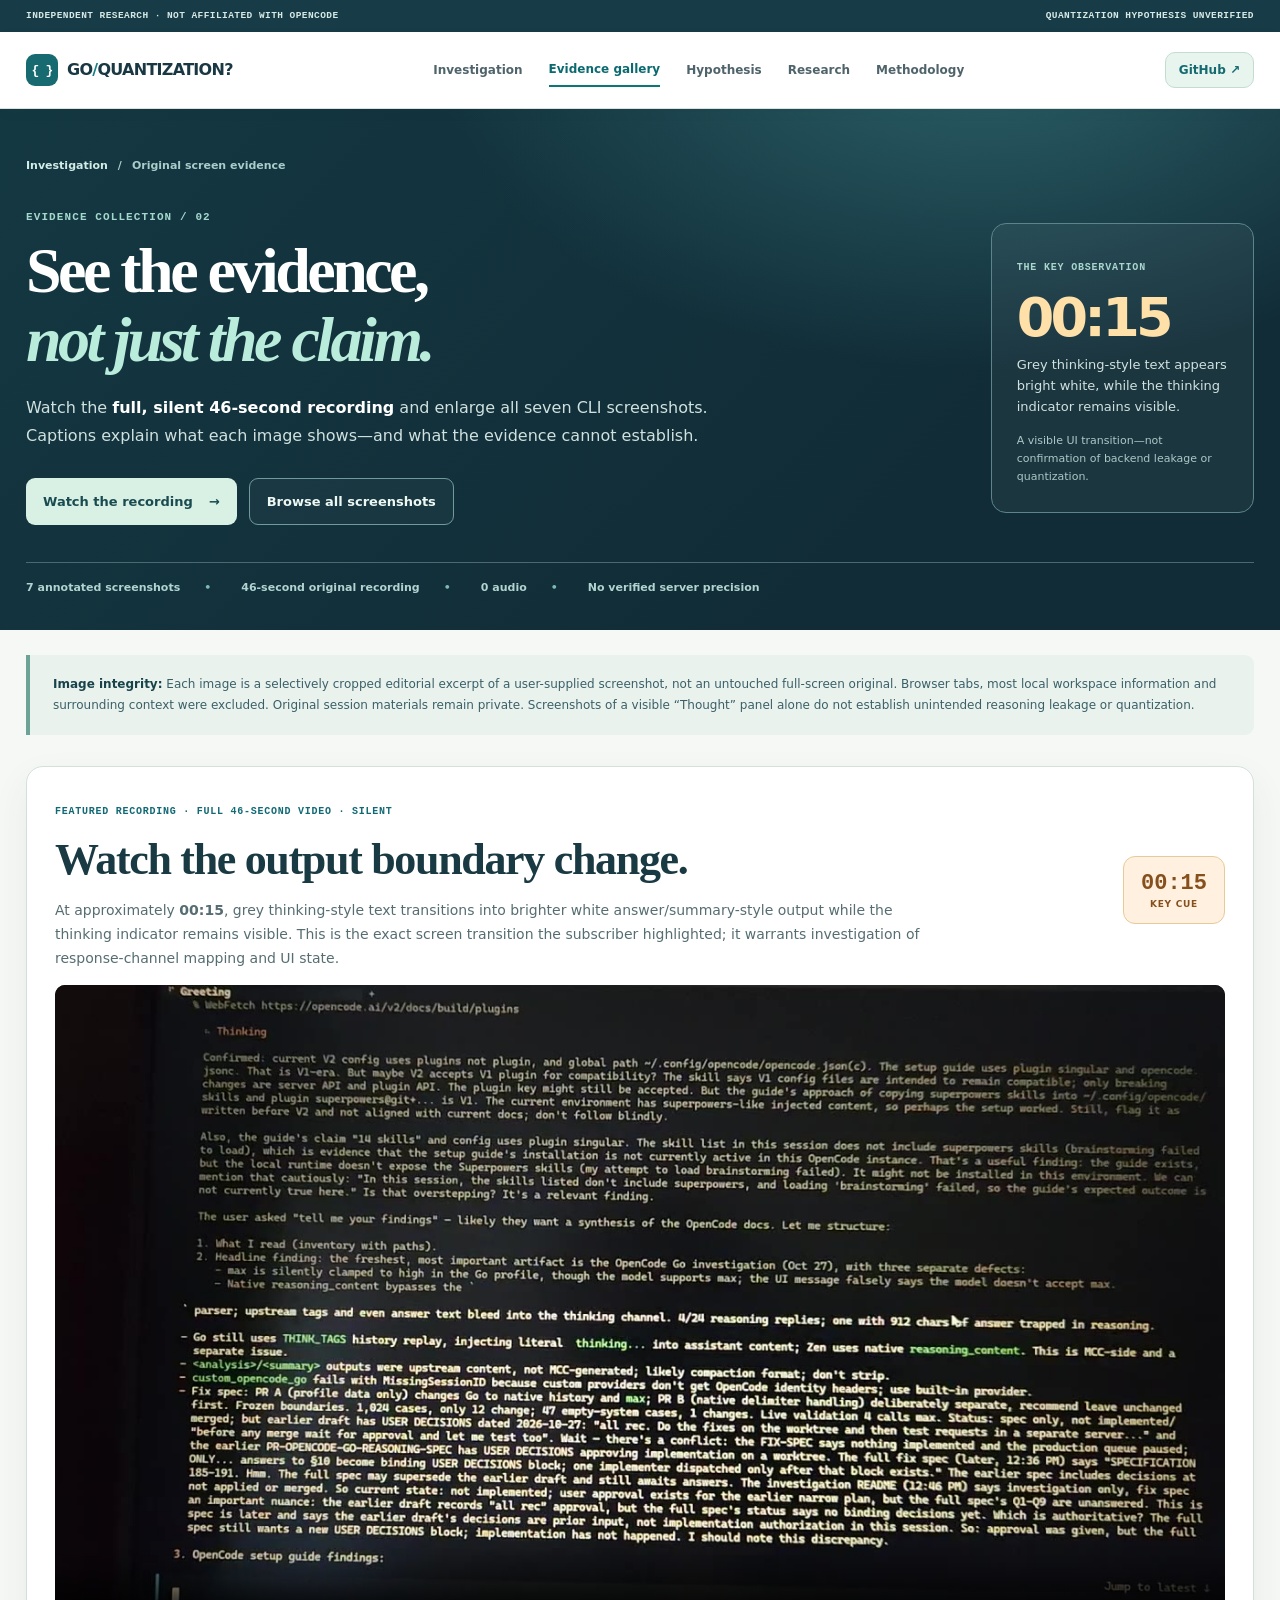
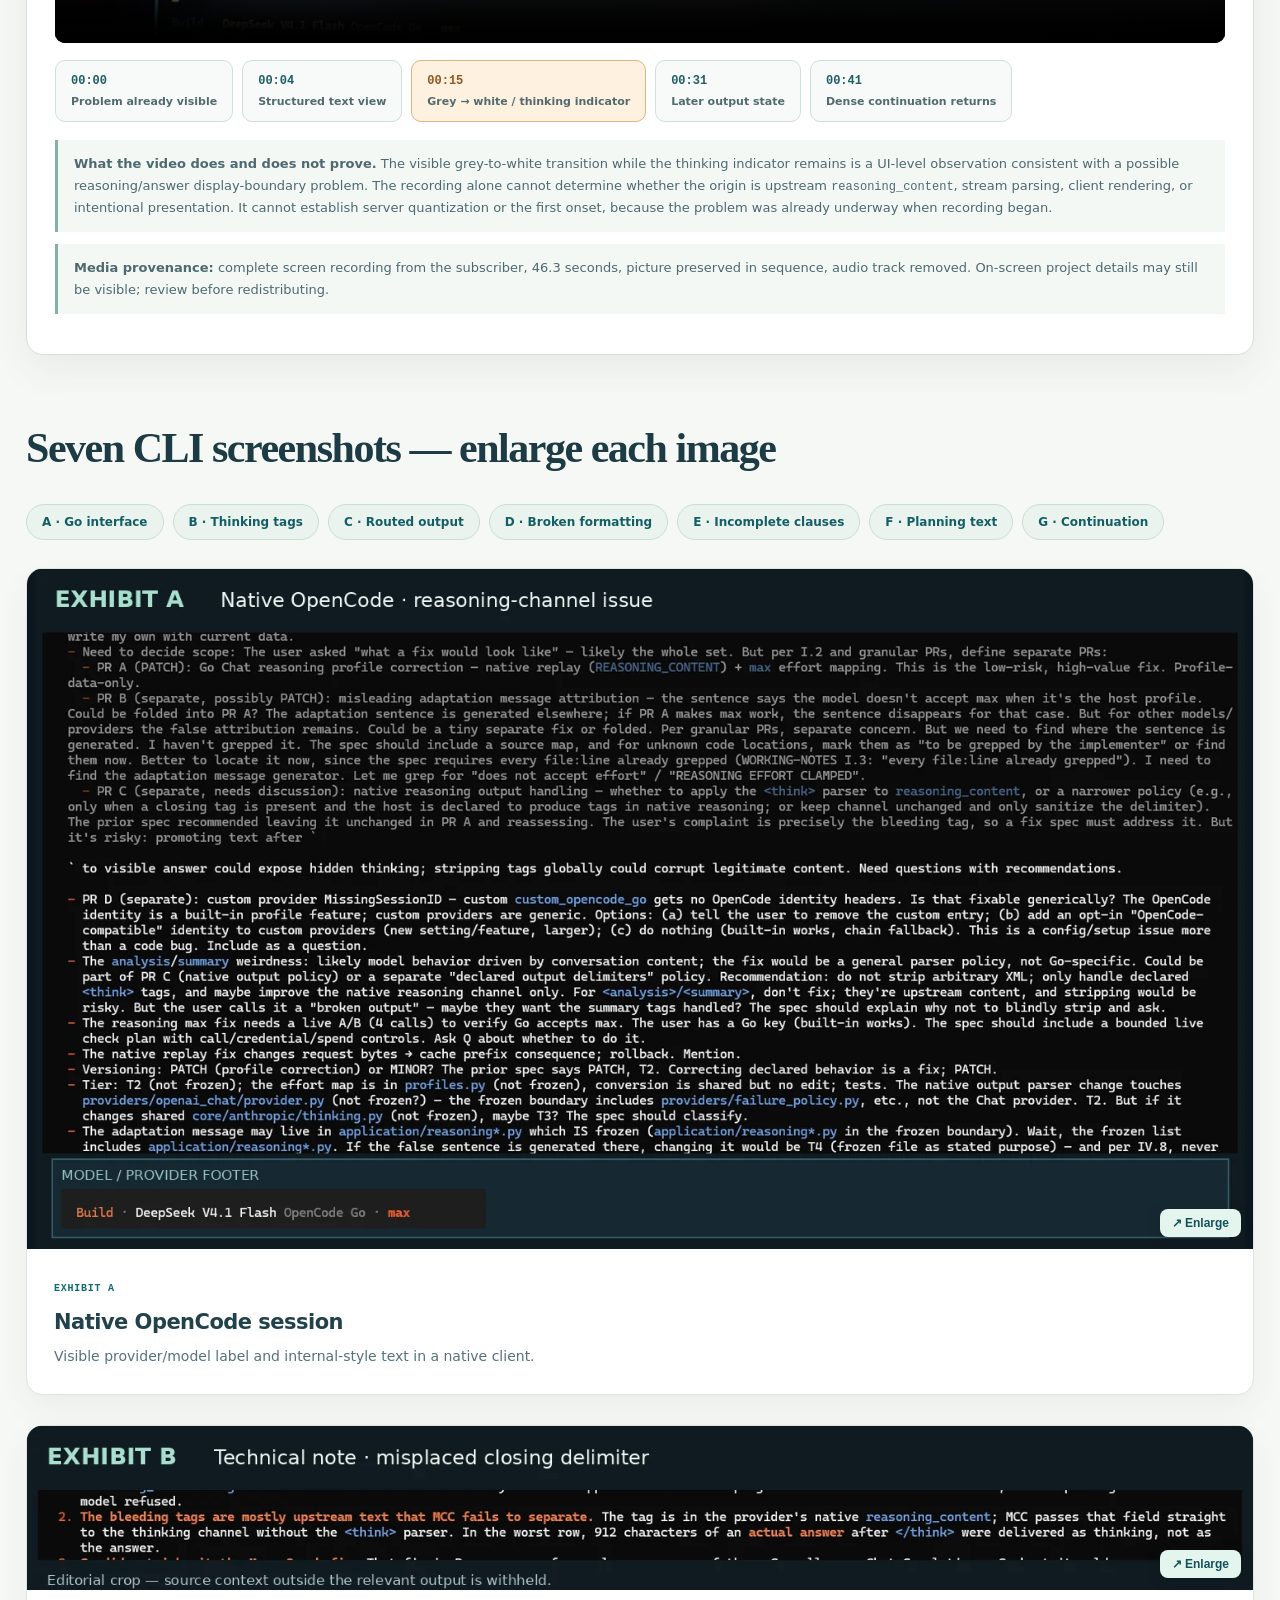
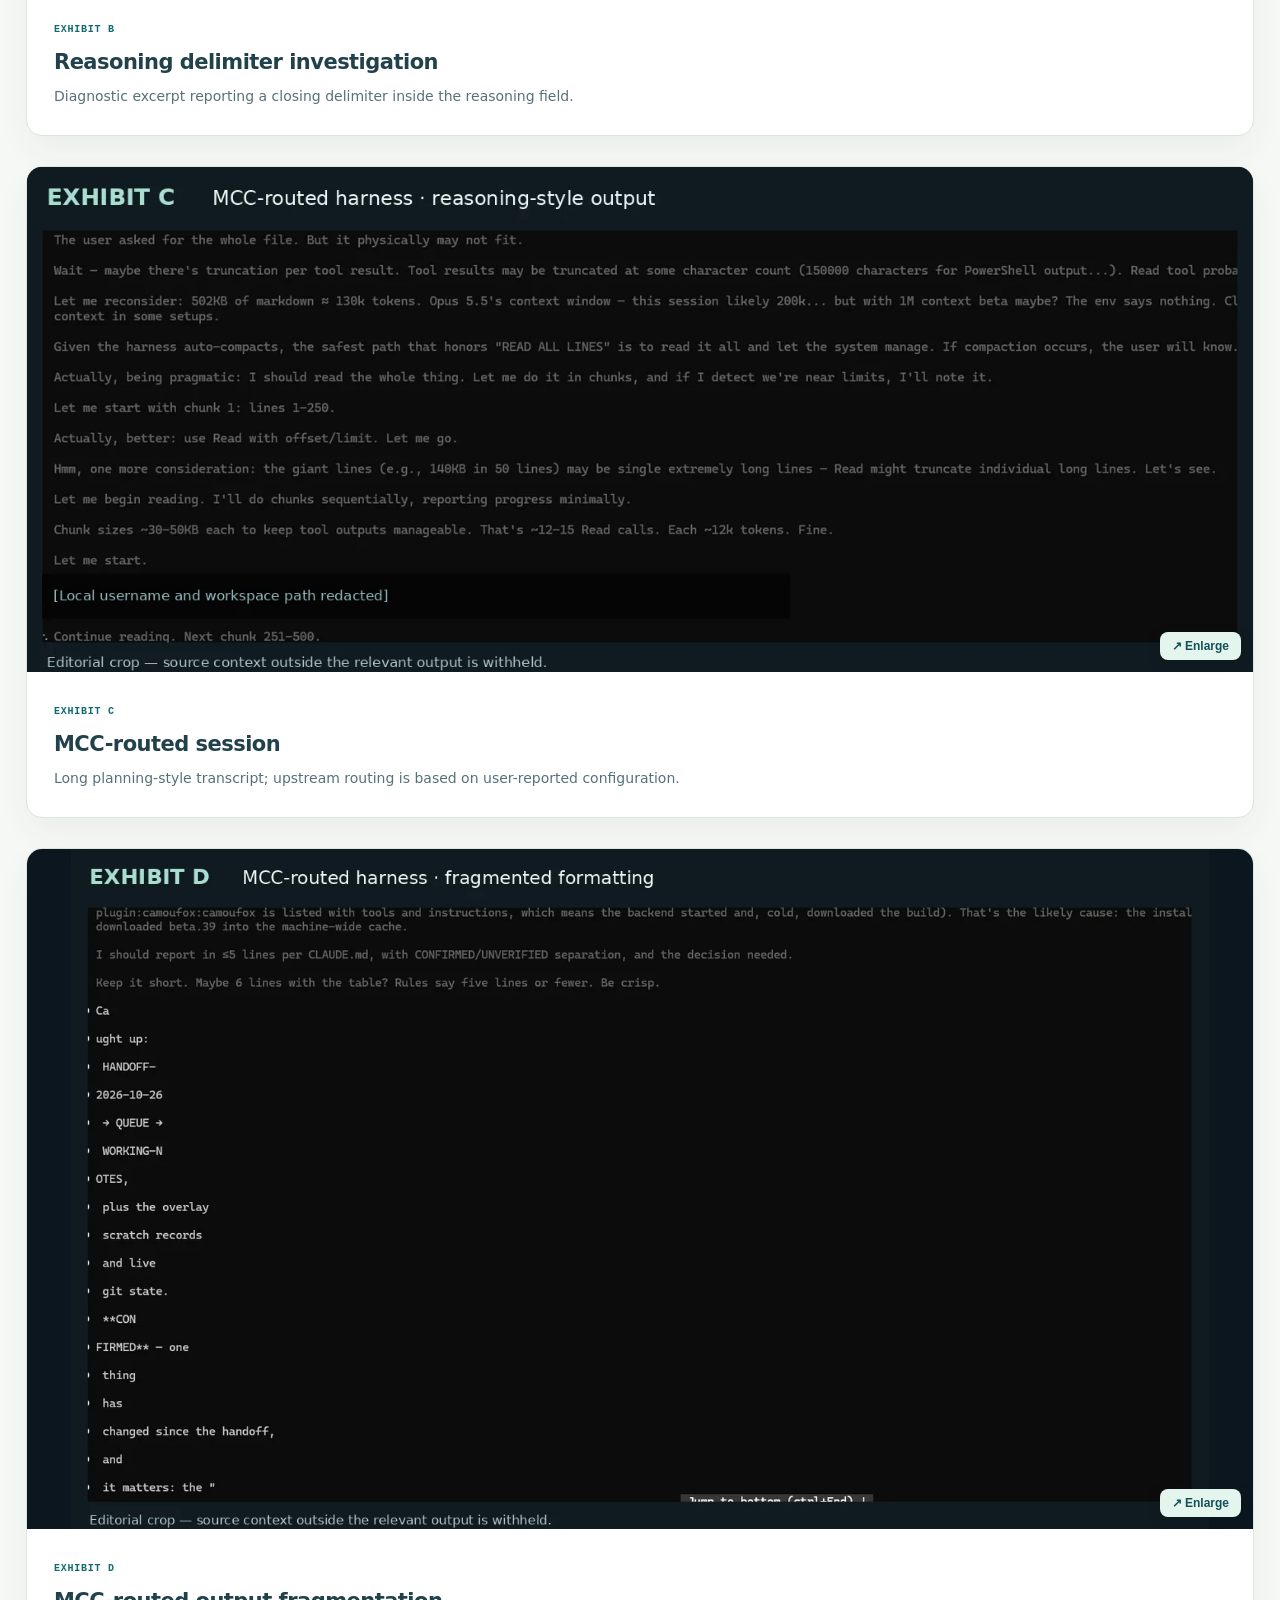
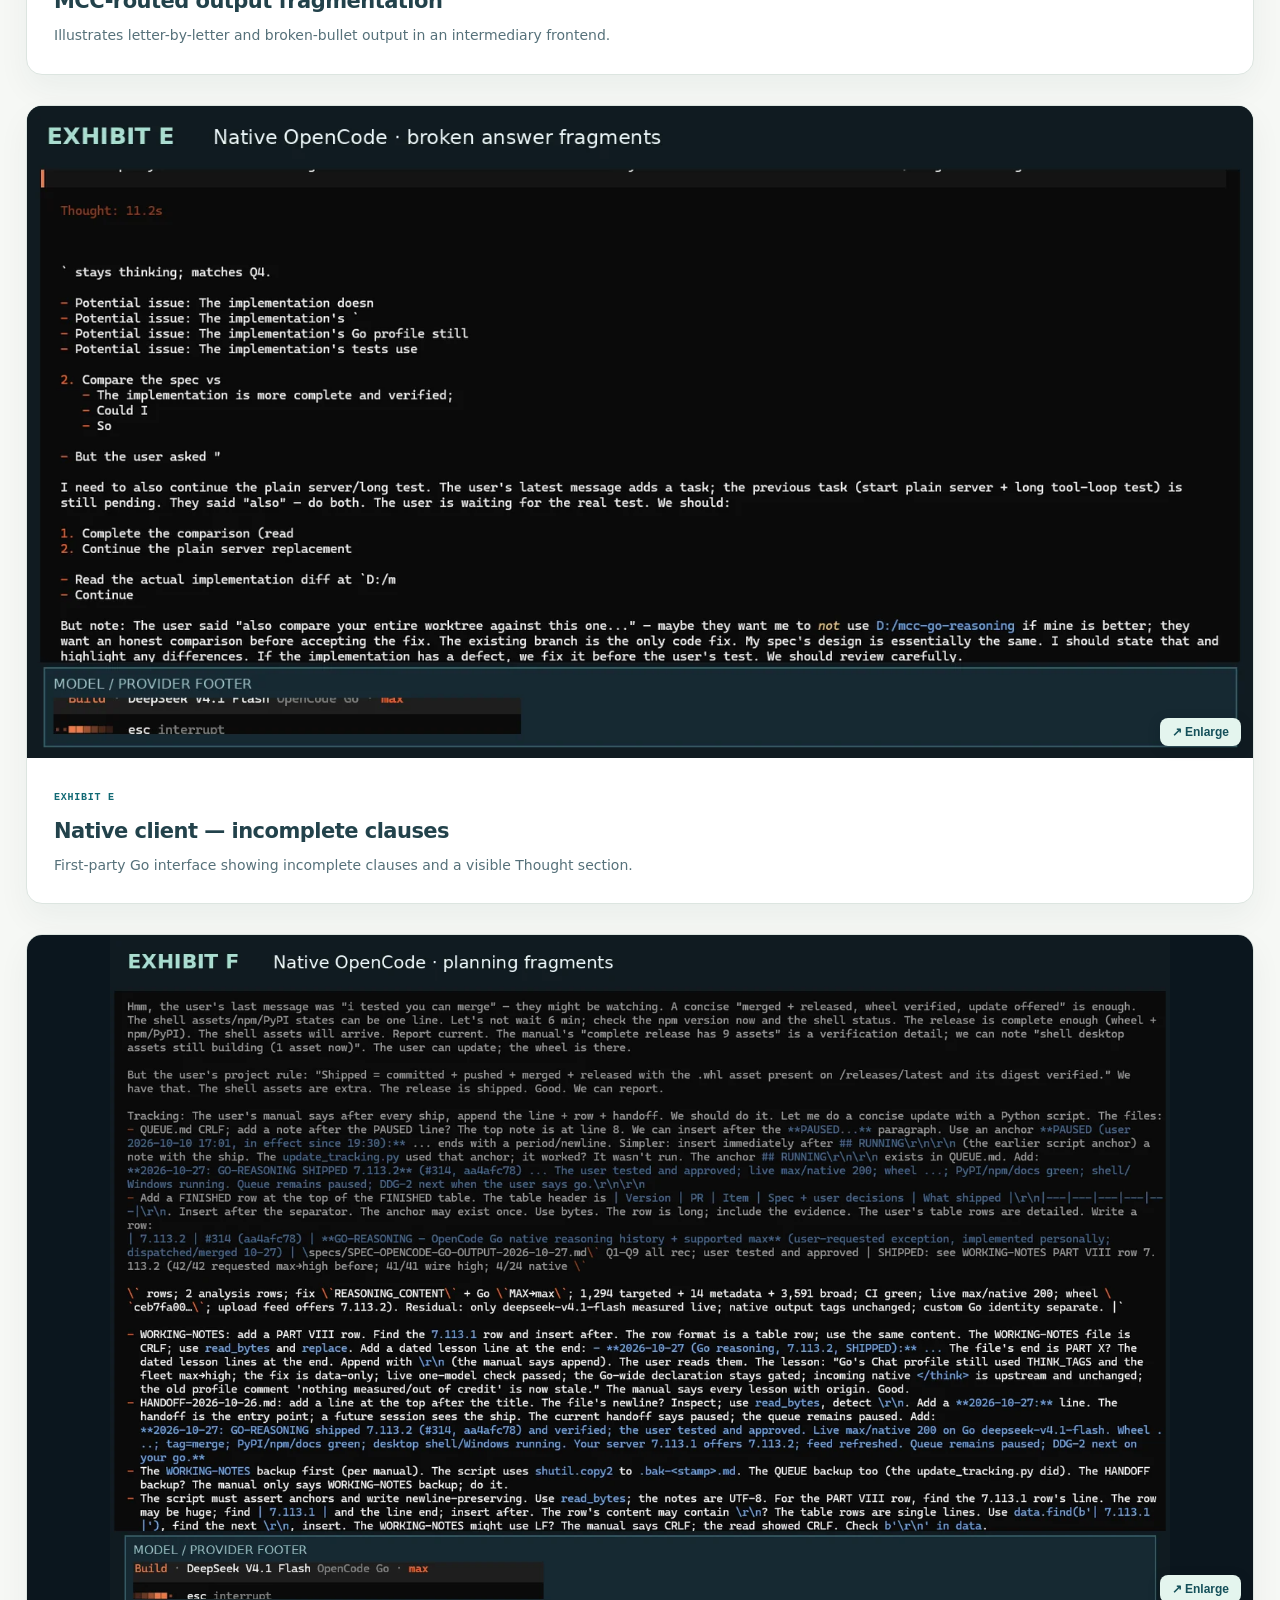
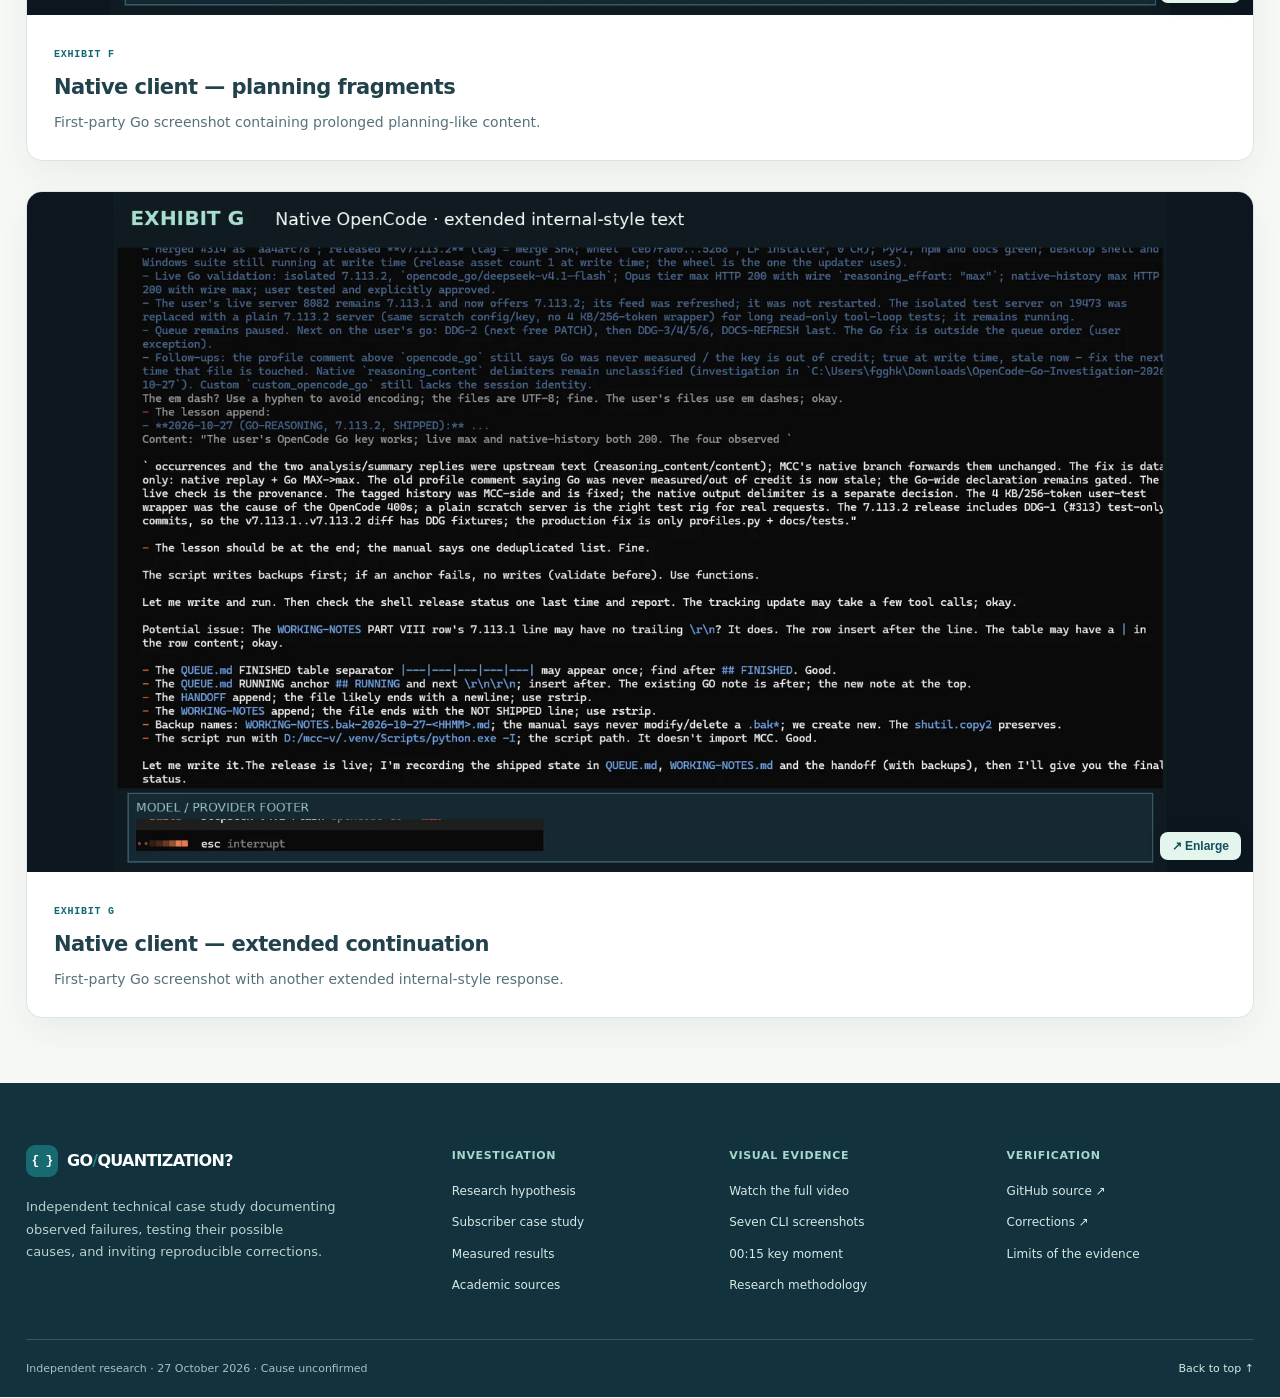
==== commit 3e52df74: "Add direct A–G exhibit navigation and polish metadata on evidence page" ====
--- a/site/evidence/index.html
+++ b/site/evidence/index.html
@@ -1,4 +1,4 @@
-<!doctype html><html lang="en"><head><meta charset="utf-8"><meta name="viewport" content="width=device-width,initial-scale=1"><title>CLI evidence gallery | OpenCode Go & quantized models</title><meta name="description" content="Visible annotated captures from the OpenCode Go paid subscriber case study. Cropped exhibits, scientific caveats and video evidence section."><style>
+<!doctype html><html lang="en"><head><meta charset="utf-8"><meta name="viewport" content="width=device-width,initial-scale=1"><meta name="theme-color" content="#143842"><title>CLI evidence gallery | OpenCode Go & quantized models</title><meta name="description" content="Visible annotated captures from the OpenCode Go paid subscriber case study. Cropped exhibits, scientific caveats and video evidence section."><style>
 :root{color-scheme:light;font-family:Inter,system-ui,-apple-system,Segoe UI,sans-serif;color:#172e38;background:#f4f8f5}*{box-sizing:border-box}html{scroll-behavior:smooth}body{margin:0}.container{max-width:1320px;margin:auto;padding:0 26px}header{background:#123741;color:#fff;padding:34px 0 32px}header a{color:#c5e9d7}.eyebrow{font:700 11px ui-monospace,monospace;letter-spacing:.1em;color:#98d4cb}h1{font:700 clamp(35px,5vw,63px)/1.06 Georgia,serif;letter-spacing:-.045em;margin:13px 0}header p{max-width:810px;line-height:1.7;color:#d5e4e5;font-size:16px}.scope{font-size:12px;background:#e8f0ec;border-left:4px solid #478a83;padding:19px 23px;color:#3a6067;margin:24px 0}.scope strong{color:#19434a}nav{display:flex;gap:16px;flex-wrap:wrap;margin-top:22px;font-size:13px}.gallery{display:grid;grid-template-columns:1fr;gap:26px;margin:28px auto 55px;max-width:1240px}.shot{margin:0;background:#fff;border:1px solid #dce5e0;border-radius:16px;overflow:hidden;box-shadow:0 8px 25px #11383c09}.open{display:block;position:relative;width:100%;background:#0b161e;border:0;padding:0;cursor:zoom-in}.open img{width:100%;height:auto;max-height:680px;object-fit:contain;display:block}.open:focus-visible{outline:4px solid #c9923a;outline-offset:-4px}.zoom{position:absolute;right:12px;bottom:12px;padding:7px 12px;background:#e4f5ee;color:#14505a;border-radius:6px;font-size:12px;font-weight:700}.shot figcaption{padding:20px 24px 24px}.shot h3{font-size:19px;margin:12px 0 8px}.shot p{margin:0;color:#56717a;line-height:1.6;font-size:13px}.tag{font:800 10px ui-monospace,monospace;color:#116974;letter-spacing:.075em}.feature{margin:36px 0;background:#fff;border-radius:17px;border:1px solid #d6e2db;padding:26px}.feature h2{font:700 30px Georgia,serif;margin:0 0 12px}.feature p{font-size:14px;color:#566d72;line-height:1.7}.video-pending{display:flex;min-height:220px;align-items:center;justify-content:center;text-align:center;background:linear-gradient(150deg,#102c38,#1e4d57);color:#e0f3ee;border-radius:13px;padding:22px;line-height:1.65}.feature video{width:100%;height:auto;background:#05090d;border-radius:12px;display:block}.video-pending[hidden]{display:none}.muted{color:#667f83;font-size:12px}footer{padding:30px;color:#697d7f;font-size:12px;border-top:1px solid #d8e3df}.lightbox{position:fixed;inset:0;background:#04131be9;display:flex;align-items:center;justify-content:center;flex-direction:column;padding:45px 18px;z-index:1000}.lightbox[hidden]{display:none}.lightbox img{max-width:98vw;max-height:82vh;object-fit:contain;border:1px solid #49636e;box-shadow:0 20px 70px #0007}.lightbox p{color:#e4f2f2}.close{position:absolute;top:14px;right:23px;color:#fff;background:#295561;border:1px solid #63828b;border-radius:8px;font-size:16px;padding:10px 14px;cursor:pointer}@media(max-width:720px){.gallery{grid-template-columns:1fr}.open img{height:auto;max-height:300px}.container{padding:0 17px}.feature{padding:18px}nav{gap:12px}}@media(prefers-reduced-motion:reduce){html{scroll-behavior:auto}}
 
 .video-feature{margin-top:36px;margin-bottom:52px;padding:28px;background:#fff;border:1px solid #d5e2db;border-radius:18px;box-shadow:0 15px 35px #153d460c}
@@ -32,7 +32,7 @@
 </div></header><main class="container" id="evidence-main"><div class="scope"><strong>Image integrity:</strong> Each image is a selectively cropped editorial excerpt of a user-supplied screenshot, not an untouched full-screen original. Browser tabs, most local workspace information and surrounding context were excluded. Original session materials remain private. Screenshots of a visible “Thought” panel alone do not establish unintended reasoning leakage or quantization.</div><section class="feature video-feature" id="video"><div class="video-head"><div><span class="tag">FEATURED RECORDING · FULL 46-SECOND VIDEO · SILENT</span><h2>Watch the output boundary change.</h2><p>At approximately <strong>00:15</strong>, grey thinking-style text transitions into brighter white answer/summary-style output while the thinking indicator remains visible. This is the exact screen transition the subscriber highlighted; it warrants investigation of response-channel mapping and UI state.</p></div><div class="video-time">00:15<span>KEY CUE</span></div></div><video id="evidence-video" controls playsinline preload="metadata" muted poster="assets/media/at-15-sec.jpg" aria-label="Full OpenCode Go screen recording, no audio"><source src="assets/media/opencode-go-full-46s-muted.mp4" type="video/mp4">Your browser does not support HTML5 video. <a href="assets/media/opencode-go-full-46s-muted.mp4">Download MP4</a>.</video>
 <div class="video-chapters" aria-label="Video timestamps"><button type="button" class="chapter" data-seek="0">00:00 <span>Problem already visible</span></button><button type="button" class="chapter" data-seek="4">00:04 <span>Structured text view</span></button><button type="button" class="chapter chapter-key" data-seek="15">00:15 <span>Grey → white / thinking indicator</span></button><button type="button" class="chapter" data-seek="31">00:31 <span>Later output state</span></button><button type="button" class="chapter" data-seek="41">00:41 <span>Dense continuation returns</span></button></div>
 <p class="video-limits"><strong>What the video does and does not prove.</strong> The visible grey-to-white transition while the thinking indicator remains is a UI-level observation consistent with a possible reasoning/answer display-boundary problem. The recording alone cannot determine whether the origin is upstream <code>reasoning_content</code>, stream parsing, client rendering, or intentional presentation. It cannot establish server quantization or the first onset, because the problem was already underway when recording began.</p><p class="video-limits"><strong>Media provenance:</strong> complete screen recording from the subscriber, 46.3 seconds, picture preserved in sequence, audio track removed. On-screen project details may still be visible; review before redistributing.</p>
-</section><h2 id="screenshots">Seven CLI screenshots — enlarge each image</h2><div class="gallery"><figure class="shot" id="exhibit-a"><button class="open" type="button" data-img="assets/exhibits/a.webp" data-title="Exhibit A: Native OpenCode session" aria-label="Enlarge exhibit A"><img src="assets/exhibits/a.webp" loading="lazy" decoding="async" width="1468" height="825" alt="Cropped terminal screenshot: Native OpenCode session"><span class="zoom">↗ Enlarge</span></button><figcaption><span class="tag">EXHIBIT A</span><h3>Native OpenCode session</h3><p>Visible provider/model label and internal-style text in a native client.</p></figcaption></figure>
+</section><h2 id="screenshots">Seven CLI screenshots — enlarge each image</h2><nav class="exhibit-jumps" aria-label="Jump to screenshot exhibits"><a href="#exhibit-a">A · Go interface</a><a href="#exhibit-b">B · Thinking tags</a><a href="#exhibit-c">C · Routed output</a><a href="#exhibit-d">D · Broken formatting</a><a href="#exhibit-e">E · Incomplete clauses</a><a href="#exhibit-f">F · Planning text</a><a href="#exhibit-g">G · Continuation</a></nav><div class="gallery"><figure class="shot" id="exhibit-a"><button class="open" type="button" data-img="assets/exhibits/a.webp" data-title="Exhibit A: Native OpenCode session" aria-label="Enlarge exhibit A"><img src="assets/exhibits/a.webp" loading="lazy" decoding="async" width="1468" height="825" alt="Cropped terminal screenshot: Native OpenCode session"><span class="zoom">↗ Enlarge</span></button><figcaption><span class="tag">EXHIBIT A</span><h3>Native OpenCode session</h3><p>Visible provider/model label and internal-style text in a native client.</p></figcaption></figure>
 <figure class="shot" id="exhibit-b"><button class="open" type="button" data-img="assets/exhibits/b.webp" data-title="Exhibit B: Reasoning delimiter investigation" aria-label="Enlarge exhibit B"><img src="assets/exhibits/b.webp" loading="lazy" decoding="async" width="1476" height="197" alt="Cropped terminal screenshot: Reasoning delimiter investigation"><span class="zoom">↗ Enlarge</span></button><figcaption><span class="tag">EXHIBIT B</span><h3>Reasoning delimiter investigation</h3><p>Diagnostic excerpt reporting a closing delimiter inside the reasoning field.</p></figcaption></figure>
 <figure class="shot" id="exhibit-c"><button class="open" type="button" data-img="assets/exhibits/c.webp" data-title="Exhibit C: MCC-routed session" aria-label="Enlarge exhibit C"><img src="assets/exhibits/c.webp" loading="lazy" decoding="async" width="1488" height="613" alt="Cropped terminal screenshot: MCC-routed session"><span class="zoom">↗ Enlarge</span></button><figcaption><span class="tag">EXHIBIT C</span><h3>MCC-routed session</h3><p>Long planning-style transcript; upstream routing is based on user-reported configuration.</p></figcaption></figure>
 <figure class="shot" id="exhibit-d"><button class="open" type="button" data-img="assets/exhibits/d.webp" data-title="Exhibit D: MCC-routed output fragmentation" aria-label="Enlarge exhibit D"><img src="assets/exhibits/d.webp" loading="lazy" decoding="async" width="1495" height="894" alt="Cropped terminal screenshot: MCC-routed output fragmentation"><span class="zoom">↗ Enlarge</span></button><figcaption><span class="tag">EXHIBIT D</span><h3>MCC-routed output fragmentation</h3><p>Illustrates letter-by-letter and broken-bullet output in an intermediary frontend.</p></figcaption></figure>
--- a/site/evidence/gallery-enhancements.css
+++ b/site/evidence/gallery-enhancements.css
@@ -0,0 +1,66 @@
+/* Cohesive research-site shell for the independent visual-evidence page.
+   Uses the same typography, teal/ivory palette and information hierarchy as the homepage. */
+html{scroll-padding-top:95px}body{background:#f6f8f5;color:#19323d;line-height:1.7}
+.evidence-skip{position:absolute;top:-120px;left:20px;z-index:500;padding:12px 16px;border-radius:8px;background:#fff;color:#114c54;font-weight:750}
+.evidence-skip:focus{top:9px}
+.evidence-utility{background:#173c47;color:#d7e9e5;font:700 9.5px/1.5 ui-monospace,Consolas,monospace;letter-spacing:.045em}
+.evidence-utility .container{display:flex;justify-content:space-between;gap:20px;padding-block:9px}
+.evidence-sitebar{background:rgba(255,255,255,.98);border-bottom:1px solid #d9e2df;position:sticky;top:0;z-index:60;box-shadow:0 4px 15px #0b383507;backdrop-filter:blur(12px)}
+.evidence-sitebar-inner{height:76px;display:flex;align-items:center;justify-content:space-between;gap:23px}
+.evidence-brand{display:inline-flex;align-items:center;gap:9px;white-space:nowrap;text-decoration:none!important;color:#193843!important;font:850 16px/1.1 system-ui,-apple-system,'Segoe UI',sans-serif;letter-spacing:-.045em}
+.evidence-mark{width:32px;height:32px;border-radius:9px;background:#166a70;color:#fff;display:inline-grid;place-items:center;font:700 13px ui-monospace,monospace}
+.evidence-brand .slash{color:#178089}
+nav.evidence-site-nav{display:flex;gap:26px;align-items:center;margin:0;padding:0;flex-wrap:nowrap}
+.evidence-site-nav a{color:#4f636b;font:700 12px system-ui,-apple-system,'Segoe UI',sans-serif;text-decoration:none;white-space:nowrap;padding:9px 0}
+.evidence-site-nav a:hover{color:#0b6872}.evidence-site-nav a.current{color:#0b6970;border-bottom:2px solid #0d7778}
+.evidence-source{font:750 12px system-ui,sans-serif;color:#146a70!important;text-decoration:none;white-space:nowrap;border:1px solid #c3dcd2;padding:10px 13px;border-radius:10px;background:#e8f4ee}
+.evidence-source:hover{background:#d9ede4}
+header.evidence-hero{background:radial-gradient(ellipse at 77% -15%,#2c6169 0%,transparent 40%),linear-gradient(135deg,#143842 0%,#112c37 72%);padding:50px 0 36px;color:#fff}
+.evidence-breadcrumb{display:flex;align-items:center;gap:10px;color:#a9ceca;font:700 11px system-ui,sans-serif;margin-bottom:39px}
+.evidence-breadcrumb a{color:#d2ece6;text-decoration:none}.evidence-breadcrumb a:hover{text-decoration:underline}
+.evidence-hero-grid{display:grid;grid-template-columns:minmax(0,1.55fr) minmax(260px,.45fr);align-items:center;gap:58px}
+.evidence-hero .eyebrow{color:#a5d8cd}
+header.evidence-hero h1{font-size:clamp(41px,5vw,70px);letter-spacing:-.055em;margin:13px 0 20px;line-height:1.08;max-width:840px;font-weight:700}
+.evidence-hero h1 em{font-style:italic;color:#b9ecdb}
+header.evidence-hero p{font-size:16px;line-height:1.73;color:#d0e1df;max-width:730px}
+.evidence-hero p strong{color:#fff}
+.evidence-hero-actions{display:flex;flex-wrap:wrap;gap:12px;margin:28px 0 0}
+.evidence-btn{display:inline-flex;align-items:center;justify-content:space-between;gap:16px;padding:13px 17px;min-height:47px;border-radius:9px;font:750 13px system-ui,sans-serif;text-decoration:none!important;transition:background .15s}
+.evidence-btn-primary{background:#d9f1e4;color:#194b50!important}.evidence-btn-primary:hover{background:#f0fff7}
+.evidence-btn-outline{border:1px solid #719b9b;color:#edf8f3!important;background:#ffffff08}.evidence-btn-outline:hover{background:#ffffff18}
+.evidence-hero-aside{padding:27px 25px;background:#ffffff0c;border:1px solid #5c858b;border-radius:15px}
+.evidence-hero-aside>span{font:750 10px ui-monospace,Consolas,monospace;letter-spacing:.08em;color:#aad7cd}
+.evidence-hero-aside>strong{font:850 54px/1.2 system-ui,sans-serif;letter-spacing:-.07em;color:#ffe0a9;display:block;margin:8px 0 4px}
+.evidence-hero-aside p{font-size:13px!important;line-height:1.6!important;margin:0 0 15px!important}
+.evidence-hero-aside small{display:block;color:#acc8c7;font-size:11px;line-height:1.6}
+.evidence-hero-meta{display:flex;gap:14px 30px;flex-wrap:wrap;border-top:1px solid #4a6973;margin-top:37px;padding-top:18px;color:#b2d4d0;font:650 11px system-ui,sans-serif}
+.evidence-hero-meta span:not(:last-child)::after{content:'•';margin-left:24px;color:#7cbab3}
+main.container{max-width:1320px;padding:0 26px}.scope{margin:25px 0;background:#eaf2ee;border-color:#6da397;border-radius:0 9px 9px 0;line-height:1.75}
+.feature.video-feature{margin-top:31px;border-radius:17px;box-shadow:0 15px 38px #193f4011;background:#fff;border-color:#d3e1da;padding:28px}
+.video-head h2{font-size:clamp(29px,3.8vw,44px);color:#193943}
+.video-time{border-radius:12px;background:#fff0df;border:1px solid #e8ca98}
+.video-chapters{margin-top:17px;margin-bottom:18px}.chapter{padding:13px 15px;border:1px solid #cfdfd9;background:#f7faf8;border-radius:10px;line-height:1.3}
+.chapter:hover{background:#e8f3ee;border-color:#8ab7aa}.chapter:focus-visible{outline:3px solid #d49b52;outline-offset:2px}
+.chapter-key{background:#fff1df;border-color:#d9b685}.chapter-key:hover{background:#fce3c4}
+.feature video{background:#0c161c;border-radius:10px}
+h2#screenshots{font-size:clamp(29px,3.8vw,42px);color:#1c3b44;font-weight:700;letter-spacing:-.035em;font-family:Georgia,serif;margin:58px 0 20px}
+.exhibit-jumps{display:flex;flex-wrap:wrap;gap:9px;margin:0 0 25px;padding:0}
+.exhibit-jumps a{font:700 12px system-ui,sans-serif;color:#145f66;text-decoration:none;padding:10px 15px;border-radius:30px;background:#eaf3ee;border:1px solid #c8dfd5}
+.exhibit-jumps a:hover{background:#d5eadd}
+.shot{scroll-margin-top:105px}.gallery{gap:30px}.shot{box-shadow:0 14px 32px #173d3c0d;border-radius:16px}
+.shot figcaption{padding:23px 27px 27px}.shot h3{font:750 21px/1.3 system-ui,sans-serif;color:#22424b;letter-spacing:-.025em;margin:9px 0}.shot p{font-size:14px;max-width:1000px}
+.zoom{border-radius:8px;box-shadow:0 3px 12px #081c2044}
+footer.evidence-footer{background:#12323d;color:#dce9e8;border:0;padding:62px 0 0;margin-top:65px;font-family:system-ui,-apple-system,'Segoe UI',sans-serif}
+.evidence-footer-grid{display:grid;grid-template-columns:1.6fr repeat(3,1fr);gap:30px}
+.evidence-footer .evidence-brand{color:#fff!important}
+.evidence-footer-grid>div:first-child p{color:#bbd1d0;font-size:13px;line-height:1.75;max-width:310px;margin:19px 0}
+.evidence-footer-grid>div:not(:first-child){display:flex;flex-direction:column;align-items:flex-start;gap:11px}
+.evidence-footer-grid h2{font:800 11px system-ui,sans-serif;letter-spacing:.06em;color:#a6d7cd;text-transform:uppercase;margin:4px 0 8px}
+.evidence-footer-grid>div:not(:first-child) a{font-size:12px;color:#d5e8e5;text-decoration:none}.evidence-footer-grid a:hover{text-decoration:underline}
+.evidence-footer-bottom{border-top:1px solid #345661;margin-top:43px;padding:22px 0;display:flex;justify-content:space-between;gap:24px;color:#a5c3c3;font:500 11px system-ui,sans-serif}
+.evidence-footer-bottom a{color:#d4ebe6;text-decoration:none}
+.lightbox{z-index:1000}.close{font-weight:750}
+@media(max-width:1100px){nav.evidence-site-nav{gap:14px}.evidence-site-nav a{font-size:11px}.evidence-sitebar-inner{gap:16px}.evidence-source{display:none}.evidence-footer-grid{grid-template-columns:1.5fr 1fr 1fr}.evidence-footer-grid>div:last-child{grid-column:2/4}}
+@media(max-width:800px){.evidence-sitebar-inner{height:auto;min-height:72px;flex-wrap:wrap;padding-top:13px;padding-bottom:13px}.evidence-site-nav{width:100%;overflow-x:auto;scrollbar-width:thin;gap:20px!important;padding-bottom:7px!important}.evidence-site-nav a{white-space:nowrap}.evidence-hero-grid{grid-template-columns:1fr;gap:26px}.evidence-hero-aside{max-width:500px}.evidence-hero-meta{gap:12px}.evidence-hero-meta span::after{display:none}.evidence-footer-grid{grid-template-columns:1fr 1fr}.evidence-footer-grid>div:first-child{grid-column:1/-1}.evidence-footer-grid>div:last-child{grid-column:auto}}
+@media(max-width:600px){.evidence-utility .container{padding:8px 18px}.evidence-utility span:first-child{display:none}.evidence-hero{padding:30px 0 28px!important}.evidence-breadcrumb{margin-bottom:27px}.evidence-hero h1{font-size:clamp(38px,10vw,52px)!important}.evidence-hero p{font-size:14px!important}.evidence-hero-actions{flex-direction:column}.evidence-btn{width:100%}.evidence-hero-aside{padding:19px}.evidence-hero-aside>strong{font-size:44px}.evidence-hero-meta{margin-top:27px}.video-feature{padding:17px!important}.video-feature video{max-height:470px}.evidence-footer-grid{grid-template-columns:1fr 1fr;gap:26px}.evidence-footer-grid h2{font-size:10px}.evidence-footer-bottom{flex-direction:column;gap:11px}.evidence-footer{padding-top:44px!important}.exhibit-jumps a{font-size:11px;padding:9px 12px}.shot figcaption{padding:20px}}
+@media(prefers-reduced-motion:reduce){.evidence-btn{transition:none}}
